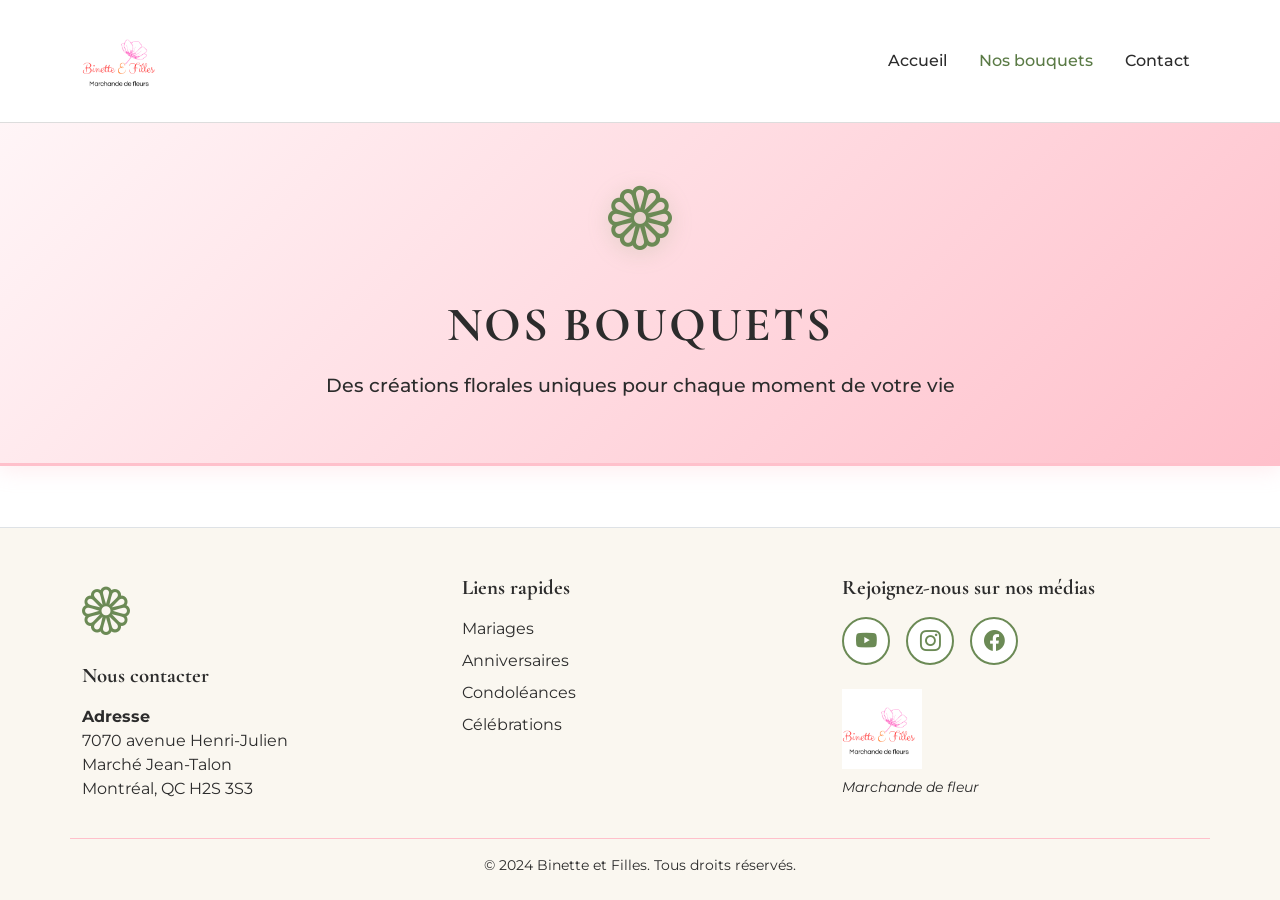
==== bouquets.html @ 87fdaa74 "Ajout section hero page Boutique" ====
<!DOCTYPE html>
<html lang="fr">
<head>
    <meta charset="UTF-8">
    <meta name="viewport" content="width=device-width, initial-scale=1.0">
    <meta name="description" content="Découvrez notre collection de bouquets artisanaux pour toutes les occasions - Binette et Filles, fleuriste à Montréal">
    <title>Nos Bouquets - Binette et Filles</title>
    
    <!-- Bootstrap CSS -->
    <link href="https://cdn.jsdelivr.net/npm/bootstrap@5.3.0/dist/css/bootstrap.min.css" rel="stylesheet">
    
    <!-- Bootstrap Icons -->
    <link rel="stylesheet" href="https://cdn.jsdelivr.net/npm/bootstrap-icons@1.11.0/font/bootstrap-icons.css">
    
    <!-- Custom CSS -->
    <link rel="stylesheet" href="css/style.css">
</head>
<body class="d-flex flex-column min-vh-100">

    <!-- ========== HEADER ========== -->
    <header>
        <nav class="navbar navbar-expand-lg navbar-light bg-white py-3">
            <div class="container">
                <!-- Logo -->
                <a class="navbar-brand d-flex align-items-center" href="index.html">
                    <img src="images/logo Binette et filles.png" alt="Binette et Filles" height="80" class="me-2">
                </a>
                
                <!-- Mobile toggle -->
                <button class="navbar-toggler" type="button" data-bs-toggle="collapse" data-bs-target="#navbarNav">
                    <span class="navbar-toggler-icon"></span>
                </button>
                
                <!-- Navigation -->
                <div class="collapse navbar-collapse justify-content-end" id="navbarNav">
                    <ul class="navbar-nav gap-3">
                        <li class="nav-item">
                            <a class="nav-link" href="index.html">Accueil</a>
                        </li>
                        <li class="nav-item">
                            <a class="nav-link active" href="bouquets.html">Nos bouquets</a>
                        </li>
                        <li class="nav-item">
                            <a class="nav-link" href="contact.html">Contact</a>
                        </li>
                    </ul>
                </div>
            </div>
        </nav>
    </header>

    <!-- ========== HERO ========== -->
    <section class="hero-bouquets py-5">
        <div class="container text-center">
            <i class="bi bi-flower1 hero-icon-bouquets"></i>
            <h1 class="hero-title-bouquets mb-3">Nos Bouquets</h1>
            <p class="hero-subtitle-bouquets">Des créations florales uniques pour chaque moment de votre vie</p>
        </div>
    </section>

   

    <!-- ========== FOOTER ========== -->
    <footer class="border-top pt-5 pb-4 mt-auto">
        <div class="container">
            <div class="row g-4">
                
                <!-- Colonne 1 : Logo et contact -->
                <div class="col-lg-4 col-md-6">
                    <i class="bi bi-flower1 d-block mb-3"></i>
                    <h5 class="fw-bold mb-3">Nous contacter</h5>
                    <address class="text-gris mb-1">
                        <strong>Adresse</strong><br>
                        7070 avenue Henri-Julien<br>
                        Marché Jean-Talon<br>
                        Montréal, QC H2S 3S3
                    </address>
                </div>
                
                <!-- Colonne 2 : Liens rapides -->
                <div class="col-lg-4 col-md-6">
                    <h5 class="fw-bold mb-3">Liens rapides</h5>
                    <ul class="list-unstyled">
                        <li class="mb-2"><a href="mariages.html" class="footer-link text-decoration-none text-gris">Mariages</a></li>
                        <li class="mb-2"><a href="bouquets.html" class="footer-link text-decoration-none text-gris">Anniversaires</a></li>
                        <li class="mb-2"><a href="bouquets.html" class="footer-link text-decoration-none text-gris">Condoléances</a></li>
                        <li class="mb-2"><a href="bouquets.html" class="footer-link text-decoration-none text-gris">Célébrations</a></li>
                    </ul>
                </div>
                
                <!-- Colonne 3 : Réseaux sociaux -->
                <div class="col-lg-4 col-md-12">
                    <h5 class="fw-bold mb-3">Rejoignez-nous sur nos médias</h5>
                    <div class="d-flex gap-3">
                        <a href="#" class="social-icon" aria-label="YouTube">
                            <i class="bi bi-youtube"></i>
                        </a>
                        <a href="#" class="social-icon" aria-label="Instagram">
                            <i class="bi bi-instagram"></i>
                        </a>
                        <a href="#" class="social-icon" aria-label="Facebook">
                            <i class="bi bi-facebook"></i>
                        </a>
                    </div>
                    
                    <img src="images/logo Binette et filles.png" alt="Binette et Filles" class="footer-logo mt-4">
                    <p class="text-gris fst-italic small mt-2">Marchande de fleur</p>
                </div>
                
            </div>
            
            <!-- Mention légale -->
            <div class="row mt-4 pt-3 border-top">
                <div class="col text-center">
                    <p class="text-gris small mb-0">&copy; 2024 Binette et Filles. Tous droits réservés.</p>
                </div>
            </div>
        </div>
    </footer>

    <!-- Bootstrap JS -->
    <script src="https://cdn.jsdelivr.net/npm/bootstrap@5.3.0/dist/js/bootstrap.bundle.min.js"></script>
    
</body>
</html>
---- css/style.css ----
/* --------------------------------------------------------------------------
   IMPORTS - Google Fonts
   -------------------------------------------------------------------------- */
@import url('https://fonts.googleapis.com/css2?family=Cormorant+Garamond:wght@400;500;600;700&family=Montserrat:wght@300;400;500;600;700&display=swap');

/* --------------------------------------------------------------------------
   VARIABLES CSS - Guide de styles (CONTRASTES OPTIMISÉS WAVE)
   -------------------------------------------------------------------------- */

:root {
    --vert-sauge: #6B8A55;
    --rose-pale: #FFC0CB;
    --rose-tres-pale: #FFF5F7;
    --terre-cuite: #C08A75;
    --creme: #FAF7F0;
    --noir-doux: #2C2C2C;
    --gris: #5A5A5A;
    --gris-clair: #DDDDDD;
}
/* --------------------------------------------------------------------------
   TYPOGRAPHIES
   -------------------------------------------------------------------------- */
body {
    font-family: 'Montserrat', sans-serif;
    color: var(--noir-doux);
}

h1, h2, h3, h4, h5, h6 {
    font-family: 'Cormorant Garamond', serif;
    color: var(--noir-doux);
}

h2 {
    margin-bottom: 60px;
    position: relative;
}

h2::after {
    content: '';
    display: block;
    width: 80px;
    height: 3px;
    background-color: var(--rose-pale);
    margin: 20px auto 0;
}

/* --------------------------------------------------------------------------
   COULEURS PERSONNALISÉES
   -------------------------------------------------------------------------- */
.bg-creme {
    background-color: var(--creme);
}

.bg-vert-sauge {
    background-color: var(--vert-sauge);
}

.bg-rose-pale {
    background-color: var(--rose-pale);
}

.bg-rose-tres-pale {
    background-color: var(--rose-tres-pale);
}

.text-vert-sauge {
    color: var(--vert-sauge);
}

.text-gris {
    color: var(--gris);
}

.text-noir-doux {
    color: var(--noir-doux);
}

/* --------------------------------------------------------------------------
   SECTIONS
   -------------------------------------------------------------------------- */
section {
    padding: 100px 0;
}

/* --------------------------------------------------------------------------
   HEADER
   -------------------------------------------------------------------------- */
.navbar {
    border-bottom: 1px solid var(--gris-clair);
}

.navbar-brand {
    font-family: 'Cormorant Garamond', serif;
    font-weight: 700;
}

.nav-link {
    font-weight: 500;
    color: var(--noir-doux);
    transition: color 0.3s ease;
}

.nav-link:hover,
.nav-link.active {
    color: #5A7A45 !important;
}

/* --------------------------------------------------------------------------
   HERO VIDÉO
   -------------------------------------------------------------------------- */
.hero {
    position: relative;
    overflow: hidden;
    height: 100vh;
    min-height: 600px;
}

.hero-video {
    position: absolute;
    top: 50%;
    left: 50%;
    transform: translate(-50%, -50%);
    min-width: 100%;
    min-height: 100%;
    width: auto;
    height: auto;
    object-fit: cover;
    filter: brightness(1.05);
}

.hero-overlay {
    position: absolute;
    top: 0;
    left: 0;
    width: 100%;
    height: 100%;
    background: linear-gradient(to bottom, rgba(0,0,0,0.5) 0%, rgba(0,0,0,0.7) 100%);
}

.hero-content {
    position: absolute;
    top: 50%;
    left: 50%;
    transform: translate(-50%, -50%);
    width: 100%;
    max-width: 900px;
    padding: 0 20px;
    z-index: 1;
}

.hero-icon {
    font-size: 4rem;
    color: white;
    margin-bottom: 30px;
    display: block;
    text-shadow: 0 5px 25px rgba(0,0,0,1);
}

.hero-title {
    color: white;
    font-size: 3.5rem;
    margin-bottom: 25px;
    text-shadow: 0 5px 35px rgba(0,0,0,1);
    line-height: 1.3;
}

.hero-subtitle {
    color: white;
    font-size: 1.3rem;
    margin-bottom: 35px;
    text-shadow: 0 4px 25px rgba(0,0,0,1);
}

/* --------------------------------------------------------------------------
   NOS CRÉATIONS
   -------------------------------------------------------------------------- */
.creations {
    background-color: var(--rose-tres-pale);
}

.creation-card {
    position: relative;
    overflow: hidden;
    border-radius: 12px;
    height: 300px;
    cursor: pointer;
    transition: all 0.3s ease;
    box-shadow: 0 4px 15px rgba(0, 0, 0, 0.1);
}

.creation-card:hover {
    transform: translateY(-8px);
    box-shadow: 0 8px 25px rgba(255, 192, 203, 0.4);
    border: 2px solid var(--rose-pale);
}

.creation-img {
    width: 100%;
    height: 100%;
    object-fit: cover;
    transition: transform 0.3s ease;
}

.creation-card:hover .creation-img {
    transform: scale(1.08);
}

.creation-content {
    position: absolute;
    bottom: 0;
    left: 0;
    right: 0;
    padding: 30px;
    background: linear-gradient(to top, rgba(0,0,0,0.9) 0%, rgba(0,0,0,0.3) 50%, transparent 100%);
    color: white;
}

.creation-content h3 {
    font-size: 1.8rem;
    color: white;
    margin-bottom: 10px;
    text-shadow: 0 2px 8px rgba(0,0,0,0.8);
}

.creation-link {
    color: white;
    text-decoration: underline;
    font-size: 0.9rem;
    transition: color 0.3s ease;
    text-shadow: 0 1px 5px rgba(0,0,0,0.8);
}

.creation-link:hover {
    color: var(--rose-pale);
}

/* --------------------------------------------------------------------------
   PROMOTIONS - CARROUSEL
   -------------------------------------------------------------------------- */
.promotions {
    background-color: white;
}

.carousel-inner {
    padding: 30px 0;
}

.promo-img {
    border-radius: 12px;
    height: 400px;
    object-fit: cover;
    box-shadow: 0 4px 15px rgba(0, 0, 0, 0.1);
}

.promo-content {
    padding: 40px;
    background-color: var(--rose-tres-pale);
    border-radius: 12px;
    height: 100%;
    display: flex;
    flex-direction: column;
    justify-content: center;
}

.promo-title {
    font-size: 2rem;
    margin-bottom: 20px;
    color: var(--noir-doux);
}

.promo-text {
    font-size: 1.1rem;
    color: var(--gris);
    margin-bottom: 20px;
}

/* Bouton plus petit dans carrousel */
.promo-content .btn {
    padding: 10px 28px;
    font-size: 0.9rem;
}

/* Indicateurs personnalisés */
.carousel-indicators [data-bs-target] {
    width: 12px;
    height: 12px;
    border-radius: 50%;
    background-color: var(--gris-clair);
}

.carousel-indicators .active {
    background-color: var(--rose-pale);
}

/* Flèches personnalisées */
.carousel-control-prev-icon,
.carousel-control-next-icon {
    background-color: var(--vert-sauge);
    border-radius: 50%;
    padding: 20px;
    transition: background-color 0.3s ease;
}

.carousel-control-prev:hover .carousel-control-prev-icon,
.carousel-control-next:hover .carousel-control-next-icon {
    background-color: var(--rose-pale);
}

/* --------------------------------------------------------------------------
   SECTION VALEURS
   -------------------------------------------------------------------------- */
.valeurs {
    background-color: var(--rose-tres-pale);
}

.valeur-card {
    text-align: center;
    padding: 40px 20px;
    transition: transform 0.3s ease;
}

.valeur-card:hover {
    transform: translateY(-5px);
}

.valeur-icon {
    font-size: 2.5rem;
    color: var(--vert-sauge);
    margin-bottom: 25px;
    display: inline-flex;
    align-items: center;
    justify-content: center;
    width: 100px;
    height: 100px;
    background-color: white;
    border-radius: 50%;
    box-shadow: 0 4px 15px rgba(0, 0, 0, 0.1);
    transition: all 0.3s ease;
}

.valeur-card:hover .valeur-icon {
    background-color: var(--vert-sauge);
    color: white;
    transform: scale(1.1);
}

.valeur-card h3 {
    font-size: 1.5rem;
    margin-bottom: 15px;
    color: var(--noir-doux);
}

.valeur-card p {
    color: var(--gris);
    font-size: 1rem;
    line-height: 1.6;
}

/* --------------------------------------------------------------------------
   BOUTONS PERSONNALISÉS
   -------------------------------------------------------------------------- */
.btn-vert-sauge {
    background-color: var(--vert-sauge);
    color: white;
    font-weight: 600;
    text-transform: uppercase;
    letter-spacing: 1px;
    border: none;
    padding: 14px 36px;
    transition: all 0.3s ease;
    border-radius: 50px;
    box-shadow: 0 4px 15px rgba(122, 154, 101, 0.3);
}

.btn-vert-sauge:hover {
    background-color: var(--terre-cuite);
    color: white;
    transform: translateY(-2px);
    box-shadow: 0 6px 20px rgba(192, 138, 117, 0.4);
}

.btn-outline-vert-sauge {
    background-color: transparent;
    color: var(--vert-sauge);
    border: 2px solid var(--vert-sauge);
    font-weight: 600;
    text-transform: uppercase;
    letter-spacing: 1px;
    padding: 14px 36px;
    transition: all 0.3s ease;
    border-radius: 50px;
}

.btn-outline-vert-sauge:hover {
    background-color: var(--vert-sauge);
    color: white;
    transform: translateY(-2px);
}

/* --------------------------------------------------------------------------
   FOOTER
   -------------------------------------------------------------------------- */
footer {
    background-color: var(--creme) !important;
    border-top: 2px solid var(--rose-pale);
}

footer .bi-flower1 {
    color: var(--vert-sauge); /* ← VERT SAUGE au lieu de rose */
    font-size: 3rem;
}

footer h5 {
    color: var(--noir-doux);
    font-family: 'Cormorant Garamond', serif;
    font-size: 1.3rem;
}

.footer-logo {
    height: 80px;
    width: auto;
}

footer address,
footer .text-gris {
    color: var(--noir-doux) !important;
}

.footer-link {
    transition: color 0.3s ease;
    color: var(--noir-doux);
}

.footer-link:hover {
    color: var(--vert-sauge) !important; /* ← VERT SAUGE au hover */
}

.social-icon {
    width: 48px;
    height: 48px;
    border-radius: 50%;
    background-color: white;
    color: var(--vert-sauge); /* ← VERT SAUGE au lieu de rose */
    display: flex;
    align-items: center;
    justify-content: center;
    transition: all 0.3s ease;
    font-size: 1.3rem;
    border: 2px solid var(--vert-sauge); /* ← Bordure VERTE */
}

.social-icon:hover {
    background-color: var(--vert-sauge); /* ← Fond VERT au hover */
    color: white;
    border-color: var(--vert-sauge);
    transform: translateY(-3px);
    box-shadow: 0 4px 12px rgba(122, 154, 101, 0.3);
}

footer .border-top {
    border-color: var(--rose-pale) !important;
    border-width: 1px !important;
} 

/* --------------------------------------------------------------------------
   PAGE NOS BOUQUETS
   -------------------------------------------------------------------------- */

/* Hero Bouquets avec dégradé rose */
.hero-bouquets {
    background: linear-gradient(135deg, var(--rose-tres-pale) 0%, var(--rose-pale) 100%);
    /* Même dégradé que la promo */
    padding: 80px 0;
    border-bottom: 3px solid var(--rose-pale);
    /* Bordure en bas pour séparer */
    box-shadow: 0 4px 20px rgba(255, 192, 203, 0.3);
    /* Ombre douce */
}

.hero-icon-bouquets {
    font-size: 4rem;
    color: var(--vert-sauge);
    display: block;
    margin-bottom: 30px;
    filter: drop-shadow(0 4px 10px rgba(122, 154, 101, 0.3));
    animation: rotate 4s ease-in-out infinite;
}

@keyframes rotate {
    0%, 100% {
        transform: rotate(0deg);
    }
    50% {
        transform: rotate(15deg);
    }
}

.hero-title-bouquets {
    font-size: 3rem;
    color: var(--noir-doux);
    font-weight: 700;
    text-transform: uppercase;
    letter-spacing: 2px;
}

.hero-subtitle-bouquets {
    font-size: 1.2rem;
    color: var(--noir-doux); /* Noir au lieu de gris pour meilleure lisibilité */
    font-weight: 500;
}
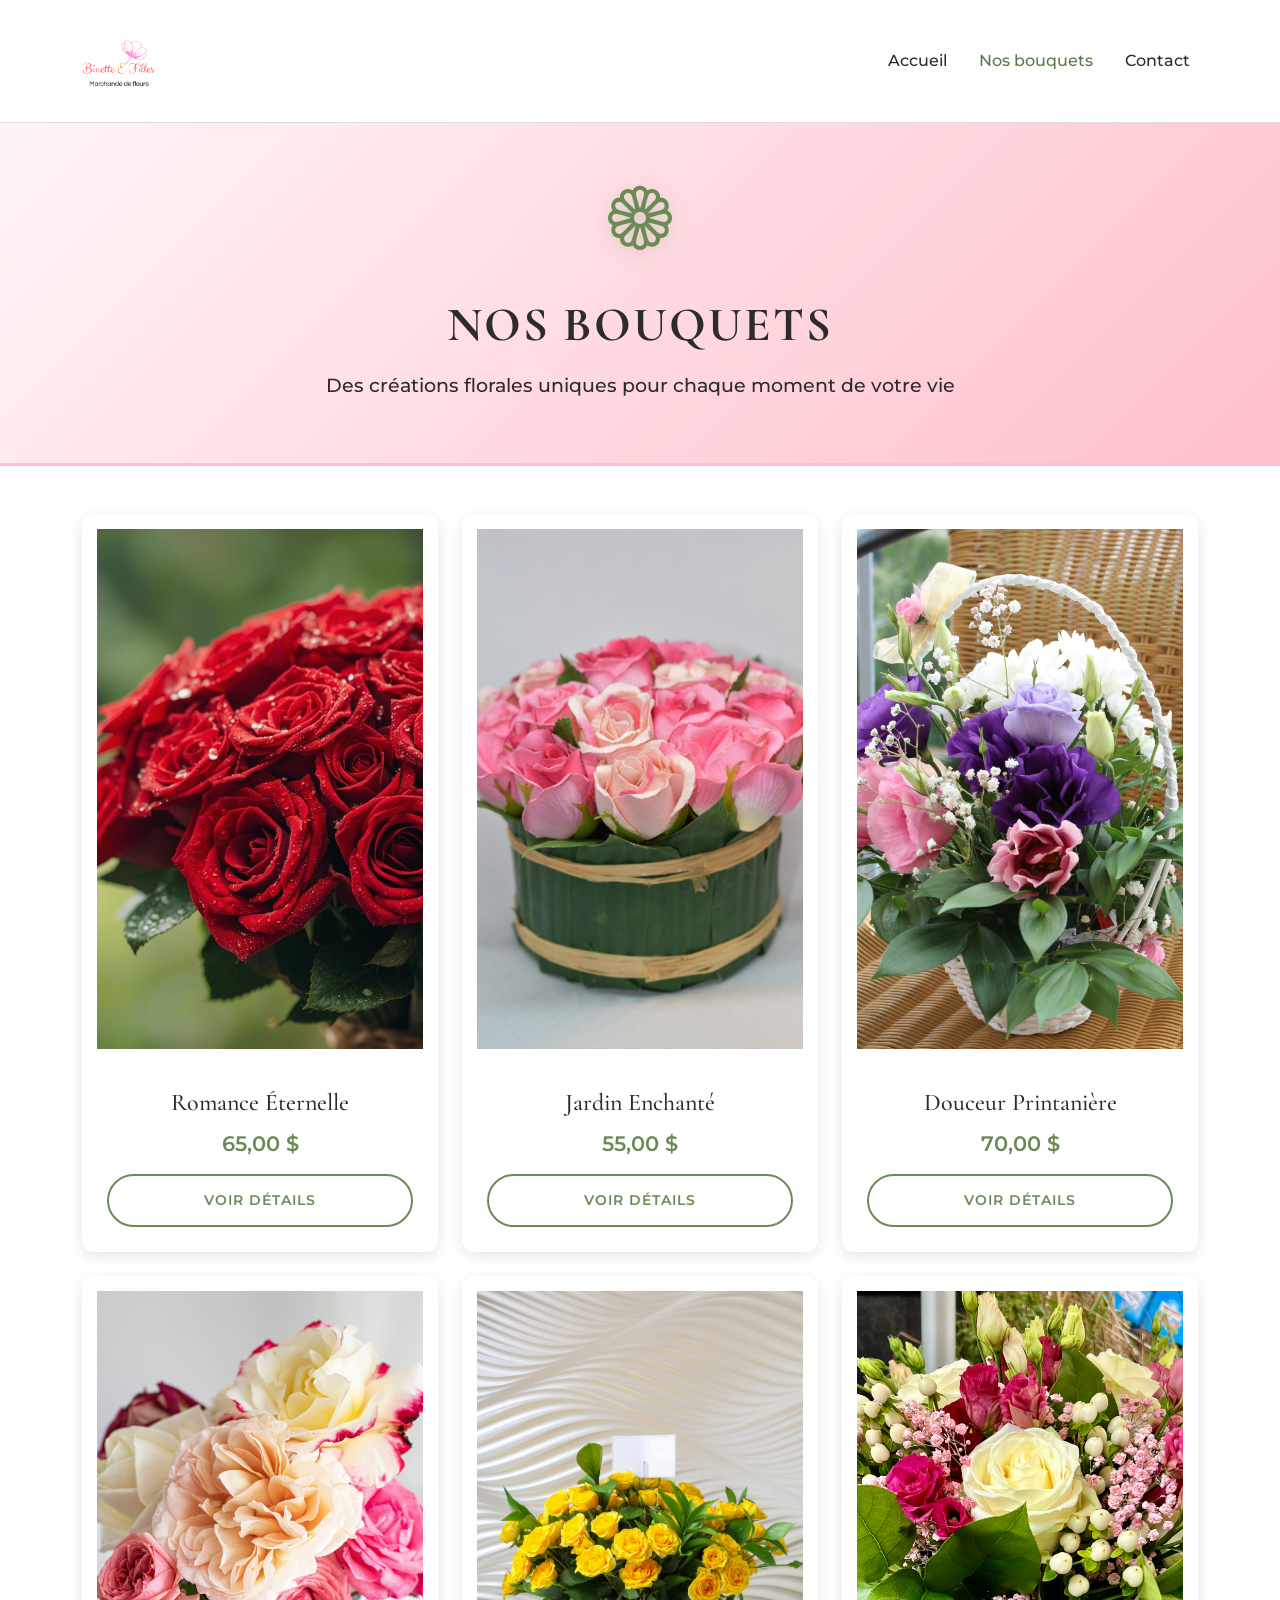
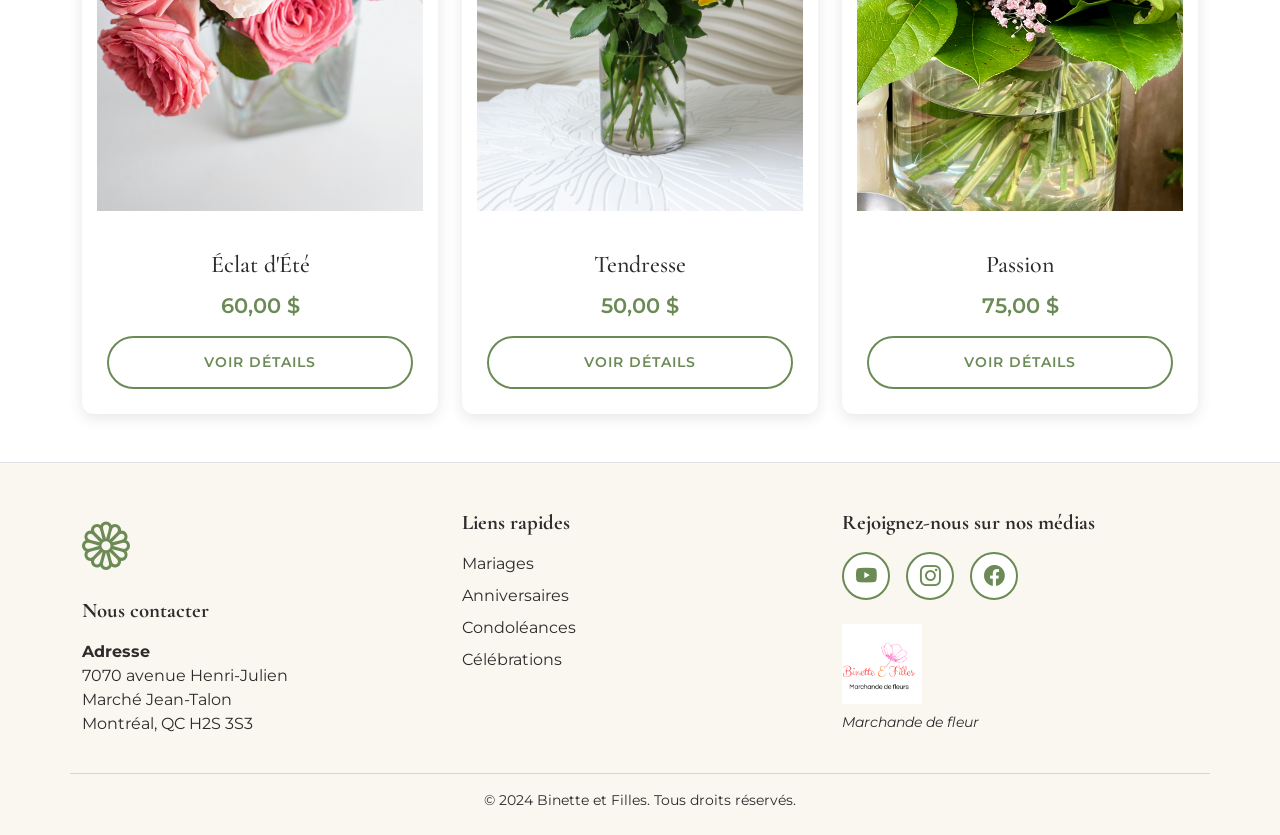
==== commit da3ac84f: "Ajout section cartes bouquets" ====
--- a/bouquets.html
+++ b/bouquets.html
@@ -58,7 +58,87 @@
         </div>
     </section>
 
-   
+   <!-- ========== CATALOGUE - PREMIÈRE PARTIE (6 bouquets) ========== -->
+    <section class="catalogue py-5 bg-white">
+        <div class="container">
+            <div class="row g-4">
+                
+                <!-- Bouquet 1 -->
+                <div class="col-lg-4 col-md-6">
+                    <div class="bouquet-card">
+                        <img src="images/roses bouquet rouge.jpg" alt="Bouquet Romance Éternelle" class="bouquet-img">
+                        <div class="bouquet-info">
+                            <h3>Romance Éternelle</h3>
+                            <p class="bouquet-price">65,00 $</p>
+                            <a href="#" class="btn btn-outline-vert-sauge btn-sm">Voir détails</a>
+                        </div>
+                    </div>
+                </div>
+
+                <!-- Bouquet 2 -->
+                <div class="col-lg-4 col-md-6">
+                    <div class="bouquet-card">
+                        <img src="images/bouquet 29.jpg" alt="Bouquet Jardin Enchanté" class="bouquet-img">
+                        <div class="bouquet-info">
+                            <h3>Jardin Enchanté</h3>
+                            <p class="bouquet-price">55,00 $</p>
+                            <a href="#" class="btn btn-outline-vert-sauge btn-sm">Voir détails</a>
+                        </div>
+                    </div>
+                </div>
+
+                <!-- Bouquet 3 -->
+                <div class="col-lg-4 col-md-6">
+                    <div class="bouquet-card">
+                        <img src="images/bouquet 22.jpg" alt="Bouquet Douceur Printanière" class="bouquet-img">
+                        <div class="bouquet-info">
+                            <h3>Douceur Printanière</h3>
+                            <p class="bouquet-price">70,00 $</p>
+                            <a href="#" class="btn btn-outline-vert-sauge btn-sm">Voir détails</a>
+                        </div>
+                    </div>
+                </div>
+
+                <!-- Bouquet 4 -->
+                <div class="col-lg-4 col-md-6">
+                    <div class="bouquet-card">
+                        <img src="images/bouquet 8.jpg" alt="Bouquet Éclat d'Été" class="bouquet-img">
+                        <div class="bouquet-info">
+                            <h3>Éclat d'Été</h3>
+                            <p class="bouquet-price">60,00 $</p>
+                            <a href="#" class="btn btn-outline-vert-sauge btn-sm">Voir détails</a>
+                        </div>
+                    </div>
+                </div>
+
+                <!-- Bouquet 5 -->
+                <div class="col-lg-4 col-md-6">
+                    <div class="bouquet-card">
+                        <img src="images/bouquet 10.jpg" alt="Bouquet Tendresse" class="bouquet-img">
+                        <div class="bouquet-info">
+                            <h3>Tendresse</h3>
+                            <p class="bouquet-price">50,00 $</p>
+                            <a href="#" class="btn btn-outline-vert-sauge btn-sm">Voir détails</a>
+                        </div>
+                    </div>
+                </div>
+
+                <!-- Bouquet 6 -->
+                <div class="col-lg-4 col-md-6">
+                    <div class="bouquet-card">
+                        <img src="images/bouquet 12.jpg" alt="Bouquet Passion" class="bouquet-img">
+                        <div class="bouquet-info">
+                            <h3>Passion</h3>
+                            <p class="bouquet-price">75,00 $</p>
+                            <a href="#" class="btn btn-outline-vert-sauge btn-sm">Voir détails</a>
+                        </div>
+                    </div>
+                </div>
+
+            </div>
+        </div>
+    </section>
+
 
     <!-- ========== FOOTER ========== -->
     <footer class="border-top pt-5 pb-4 mt-auto">
--- a/css/style.css
+++ b/css/style.css
@@ -510,3 +510,48 @@
     font-weight: 500;
 }
 
+/* Cartes Bouquets */
+.bouquet-card {
+    background-color: white;
+    border-radius: 12px;
+    overflow: hidden;
+    box-shadow: 0 4px 15px rgba(0, 0, 0, 0.1);
+    transition: all 0.3s ease;
+    height: 100%;
+    display: flex;
+    flex-direction: column;
+}
+
+.bouquet-card:hover {
+    transform: translateY(-8px);
+    box-shadow: 0 8px 25px rgba(255, 192, 203, 0.4);
+}
+.bouquet-img {
+    height: 550px;
+    object-fit: cover;
+    padding: 15px; /* Espace autour de l'image */
+    background-color: white;
+}
+
+.bouquet-info {
+    padding: 25px;
+    text-align: center;
+    flex-grow: 1; /* ← Prend l'espace restant */
+    display: flex;
+    flex-direction: column;
+    justify-content: space-between;
+}
+
+.bouquet-info h3 {
+    font-size: 1.5rem;
+    margin-bottom: 10px;
+    color: var(--noir-doux);
+}
+
+.bouquet-price {
+    font-size: 1.3rem;
+    font-weight: 600;
+    color: var(--vert-sauge);
+    margin-bottom: 15px;
+}
+
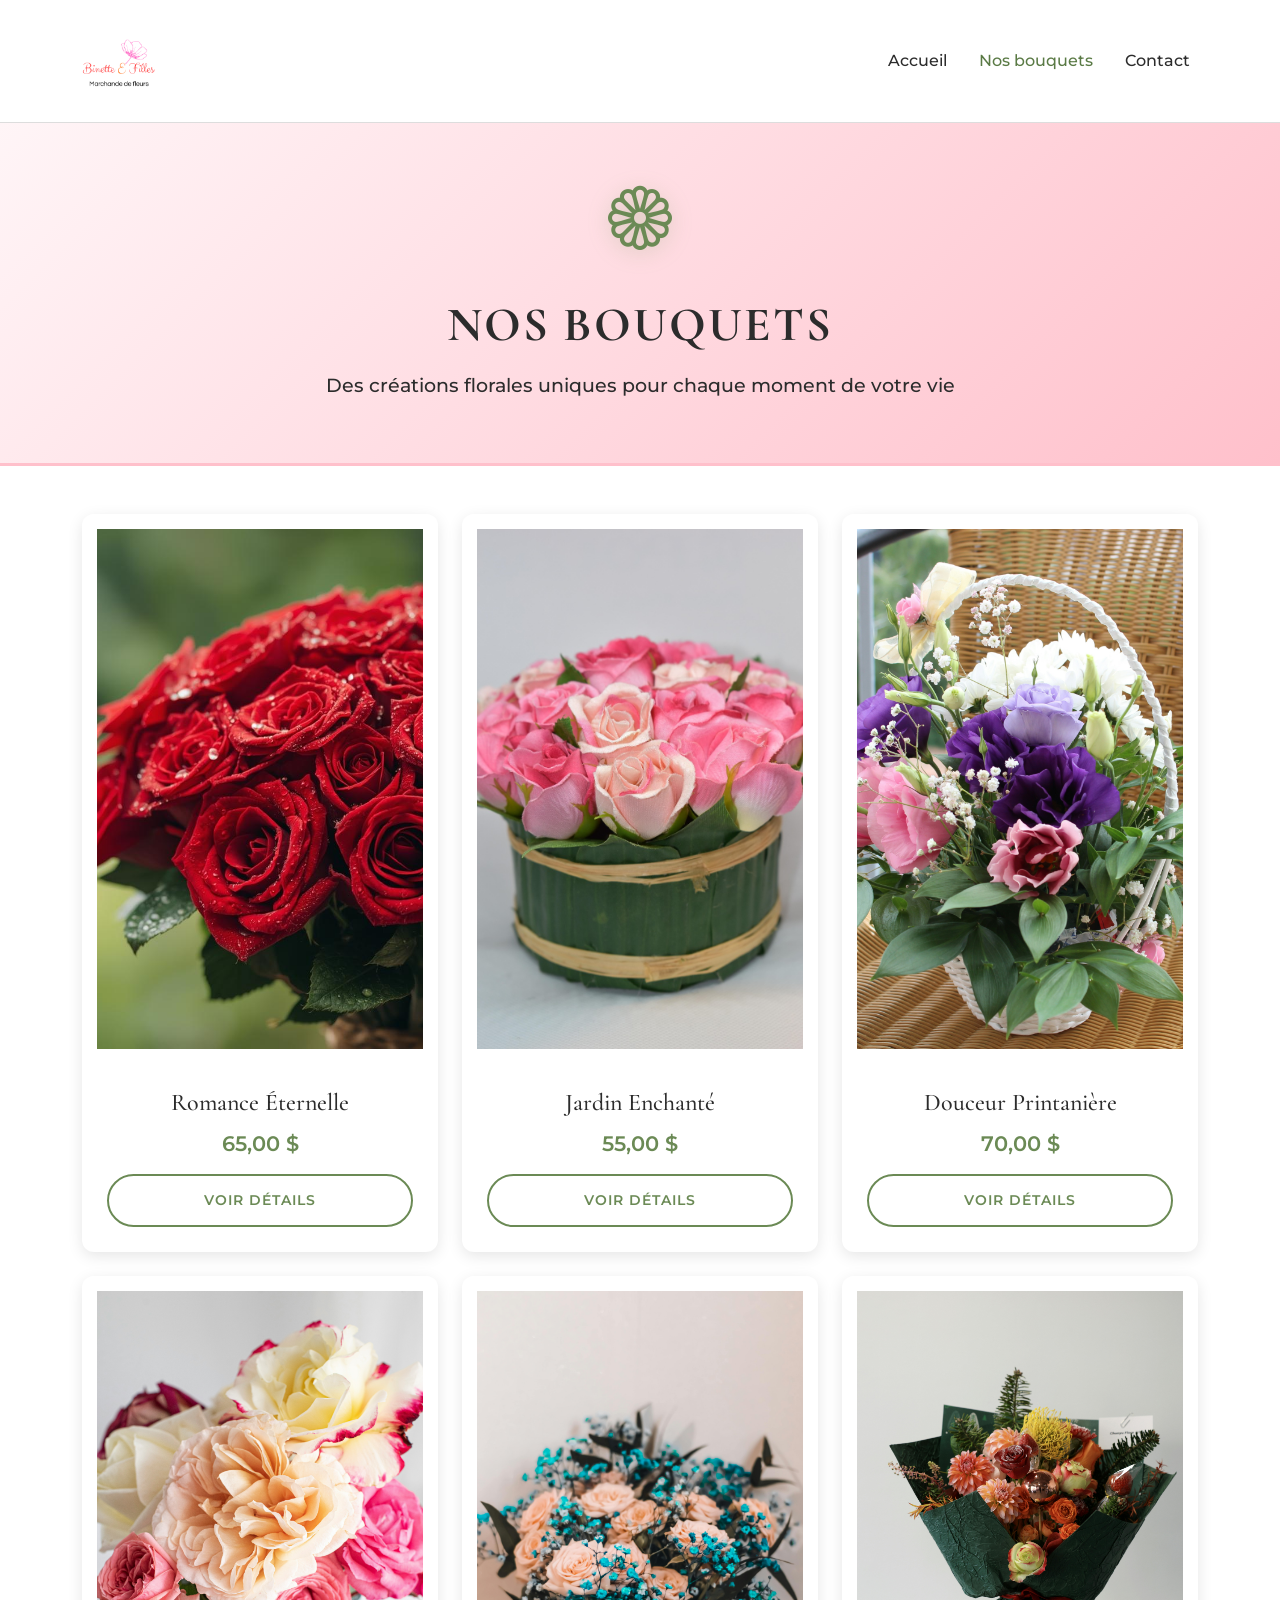
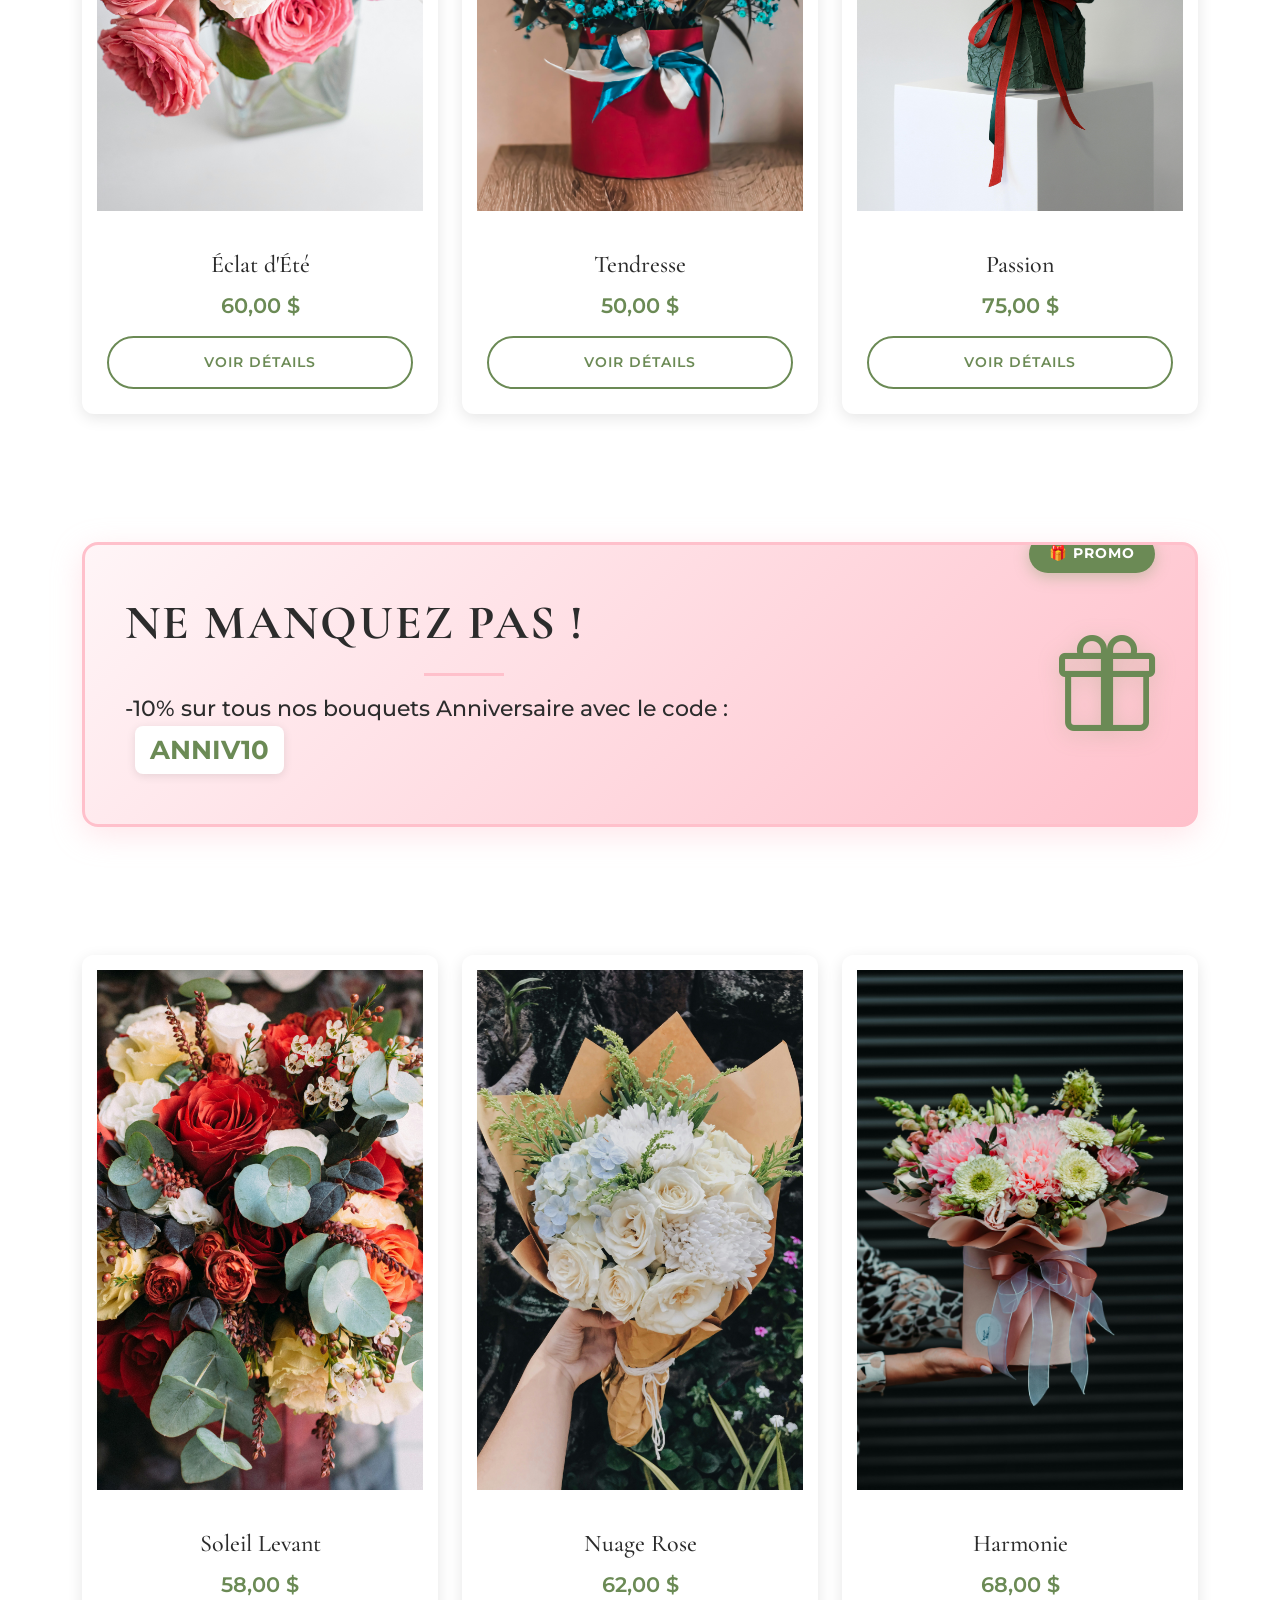
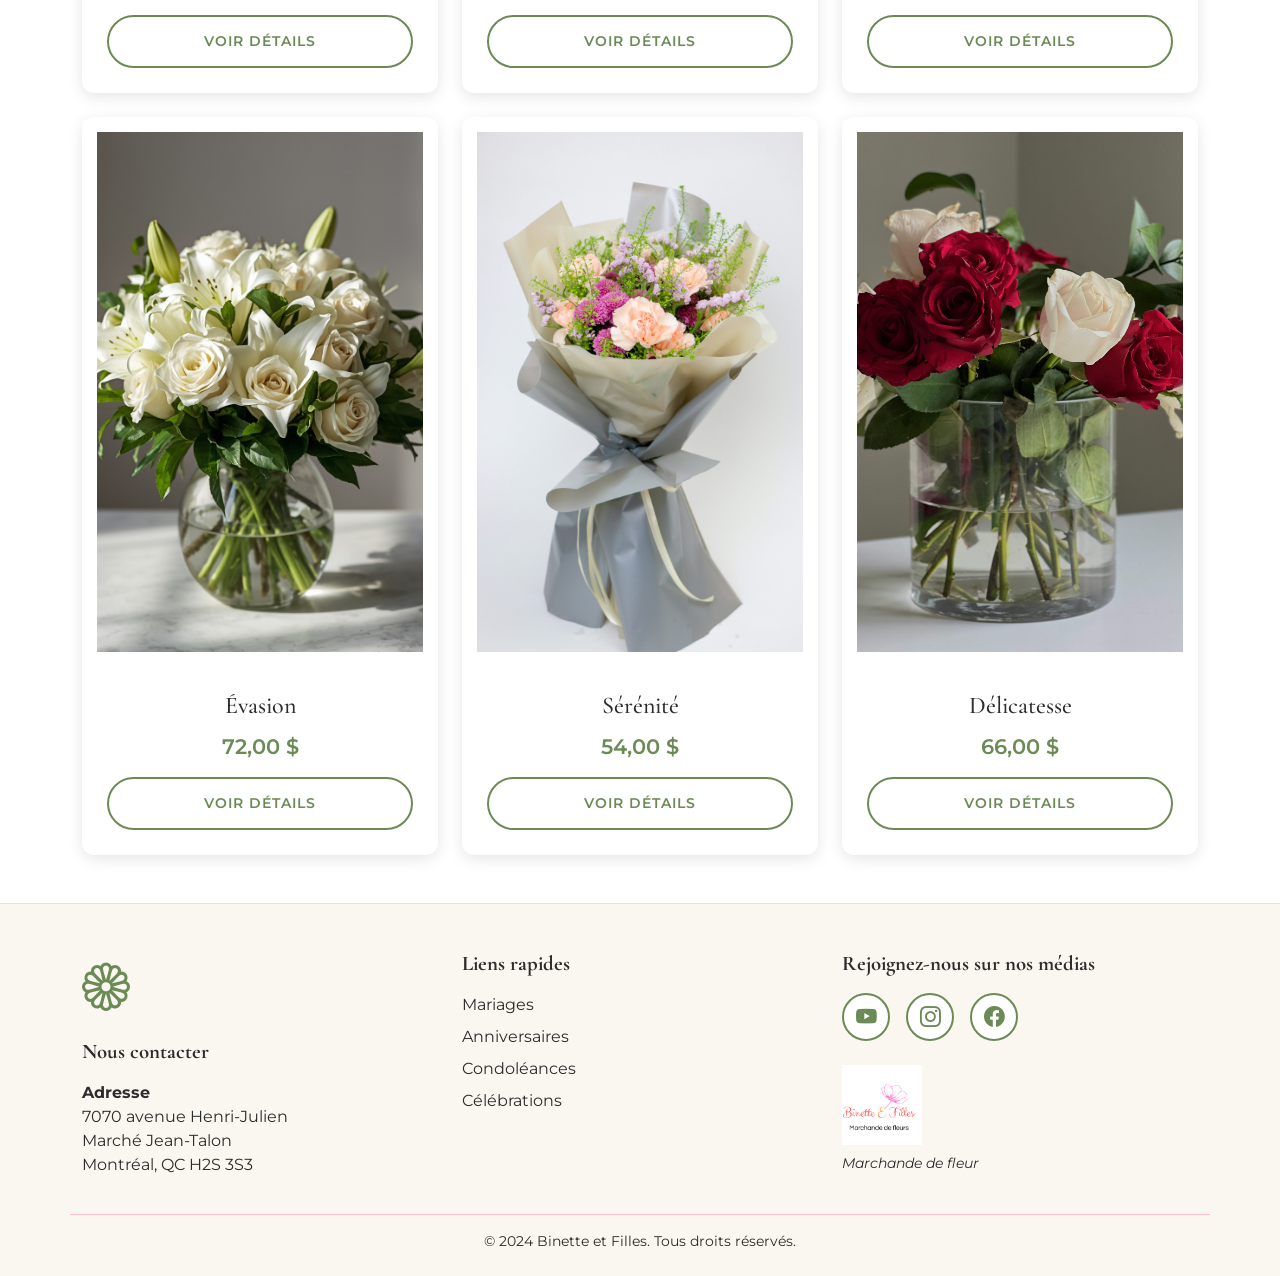
==== commit 72893ee8: "Ajout section promotion" ====
--- a/bouquets.html
+++ b/bouquets.html
@@ -114,7 +114,7 @@
                 <!-- Bouquet 5 -->
                 <div class="col-lg-4 col-md-6">
                     <div class="bouquet-card">
-                        <img src="images/bouquet 10.jpg" alt="Bouquet Tendresse" class="bouquet-img">
+                        <img src="images/bouquet bleu.jpg" alt="Bouquet Tendresse" class="bouquet-img">
                         <div class="bouquet-info">
                             <h3>Tendresse</h3>
                             <p class="bouquet-price">50,00 $</p>
@@ -126,7 +126,7 @@
                 <!-- Bouquet 6 -->
                 <div class="col-lg-4 col-md-6">
                     <div class="bouquet-card">
-                        <img src="images/bouquet 12.jpg" alt="Bouquet Passion" class="bouquet-img">
+                        <img src="images/bouquet différentes couleurs.jpg" alt="Bouquet Passion" class="bouquet-img">
                         <div class="bouquet-info">
                             <h3>Passion</h3>
                             <p class="bouquet-price">75,00 $</p>
@@ -138,6 +138,103 @@
             </div>
         </div>
     </section>
+ <!-- ========== PROMOTION INTERCALÉE ========== -->
+<section class="promo-section">
+    <div class="container">
+        <div class="promo-banner">
+            <div class="row align-items-center">
+                <div class="col-lg-8">
+                    <h2 class="promo-banner-title mb-3">NE MANQUEZ PAS !</h2>
+                    <p class="promo-banner-text mb-0">-10% sur tous nos bouquets Anniversaire avec le code : <strong>ANNIV10</strong></p>
+                </div>
+                <div class="col-lg-4 text-end">
+                    <i class="bi bi-gift promo-icon"></i>
+                </div>
+            </div>
+        </div>
+    </div>
+</section>
+
+<!-- ========== CATALOGUE - DEUXIÈME PARTIE (6 bouquets) ========== -->
+    <section class="catalogue py-5 bg-white">
+        <div class="container">
+            <div class="row g-4">
+                
+                <!-- Bouquet 7 -->
+                <div class="col-lg-4 col-md-6">
+                    <div class="bouquet-card">
+                        <img src="images/bouquet17.jpg" alt="Bouquet Soleil Levant" class="bouquet-img">
+                        <div class="bouquet-info">
+                            <h3>Soleil Levant</h3>
+                            <p class="bouquet-price">58,00 $</p>
+                            <a href="#" class="btn btn-outline-vert-sauge btn-sm">Voir détails</a>
+                        </div>
+                    </div>
+                </div>
+
+                <!-- Bouquet 8 -->
+                <div class="col-lg-4 col-md-6">
+                    <div class="bouquet-card">
+                        <img src="images/bouquet 13.jpg" alt="Bouquet Nuage Rose" class="bouquet-img">
+                        <div class="bouquet-info">
+                            <h3>Nuage Rose</h3>
+                            <p class="bouquet-price">62,00 $</p>
+                            <a href="#" class="btn btn-outline-vert-sauge btn-sm">Voir détails</a>
+                        </div>
+                    </div>
+                </div>
+
+                <!-- Bouquet 9 -->
+                <div class="col-lg-4 col-md-6">
+                    <div class="bouquet-card">
+                        <img src="images/bouquet 24.jpg" alt="Bouquet Harmonie" class="bouquet-img">
+                        <div class="bouquet-info">
+                            <h3>Harmonie</h3>
+                            <p class="bouquet-price">68,00 $</p>
+                            <a href="#" class="btn btn-outline-vert-sauge btn-sm">Voir détails</a>
+                        </div>
+                    </div>
+                </div>
+
+                <!-- Bouquet 10 -->
+                <div class="col-lg-4 col-md-6">
+                    <div class="bouquet-card">
+                        <img src="images/bouquet fleur blanche.jpg" alt="Bouquet Évasion" class="bouquet-img">
+                        <div class="bouquet-info">
+                            <h3>Évasion</h3>
+                            <p class="bouquet-price">72,00 $</p>
+                            <a href="#" class="btn btn-outline-vert-sauge btn-sm">Voir détails</a>
+                        </div>
+                    </div>
+                </div>
+
+                <!-- Bouquet 11 -->
+                <div class="col-lg-4 col-md-6">
+                    <div class="bouquet-card">
+                        <img src="images/bouquet 23.jpg" alt="Bouquet Sérénité" class="bouquet-img">
+                        <div class="bouquet-info">
+                            <h3>Sérénité</h3>
+                            <p class="bouquet-price">54,00 $</p>
+                            <a href="#" class="btn btn-outline-vert-sauge btn-sm">Voir détails</a>
+                        </div>
+                    </div>
+                </div>
+
+                <!-- Bouquet 12 -->
+                <div class="col-lg-4 col-md-6">
+                    <div class="bouquet-card">
+                        <img src="images/bouquet 14.jpg" alt="Bouquet Délicatesse" class="bouquet-img">
+                        <div class="bouquet-info">
+                            <h3>Délicatesse</h3>
+                            <p class="bouquet-price">66,00 $</p>
+                            <a href="#" class="btn btn-outline-vert-sauge btn-sm">Voir détails</a>
+                        </div>
+                    </div>
+                </div>
+
+            </div>
+        </div>
+    </section> 
 
 
     <!-- ========== FOOTER ========== -->
--- a/css/style.css
+++ b/css/style.css
@@ -555,3 +555,97 @@
     margin-bottom: 15px;
 }
 
+/* Section Promotion Intercalée - ULTRA VISIBLE */
+.promo-section {
+    background-color: white;
+    padding: 80px 0; /* Plus d'espace autour */
+}
+
+.promo-banner {
+    background: linear-gradient(135deg, var(--rose-tres-pale) 0%, var(--rose-pale) 100%);
+    /* Dégradé rose pour attirer l'œil */
+    border-radius: 16px;
+    padding: 50px 40px;
+    box-shadow: 0 8px 30px rgba(255, 192, 203, 0.4);
+    /* Grosse ombre rose */
+    border: 3px solid var(--rose-pale);
+    /* Bordure rose visible */
+    position: relative;
+    overflow: hidden;
+    animation: pulse 2s ease-in-out infinite;
+    /* Animation pulsation */
+}
+
+/* Animation pulsation douce */
+@keyframes pulse {
+    0%, 100% {
+        transform: scale(1);
+        box-shadow: 0 8px 30px rgba(255, 192, 203, 0.4);
+    }
+    50% {
+        transform: scale(1.02);
+        box-shadow: 0 12px 40px rgba(255, 192, 203, 0.6);
+    }
+}
+
+.promo-banner-title {
+    font-size: 3rem; /* Plus gros */
+    color: var(--noir-doux);
+    margin-bottom: 20px;
+    font-weight: 700;
+    text-transform: uppercase;
+    letter-spacing: 2px;
+}
+
+.promo-banner-text {
+    font-size: 1.4rem; /* Plus gros */
+    color: var(--noir-doux); /* Noir au lieu de gris pour meilleure lisibilité */
+    font-weight: 500;
+}
+
+.promo-banner-text strong {
+    color: var(--vert-sauge);
+    font-size: 1.6rem;
+    background-color: white;
+    padding: 5px 15px;
+    border-radius: 8px;
+    display: inline-block;
+    margin-left: 10px;
+    box-shadow: 0 2px 10px rgba(0, 0, 0, 0.1);
+}
+
+.promo-icon {
+    font-size: 6rem; /* Encore plus gros */
+    color: var(--vert-sauge);
+    filter: drop-shadow(0 4px 10px rgba(122, 154, 101, 0.3));
+    animation: bounce 2s ease-in-out infinite;
+}
+
+/* Animation rebond icône */
+@keyframes bounce {
+    0%, 100% {
+        transform: translateY(0);
+    }
+    50% {
+        transform: translateY(-15px);
+    }
+}
+
+/* Badge "PROMO" optionnel */
+.promo-banner::before {
+    content: '🎁 PROMO';
+    position: absolute;
+    top: -10px;
+    right: 40px;
+    background-color: var(--vert-sauge);
+    color: white;
+    padding: 8px 20px;
+    border-radius: 20px;
+    font-weight: 700;
+    font-size: 0.9rem;
+    letter-spacing: 1px;
+    box-shadow: 0 4px 15px rgba(122, 154, 101, 0.4);
+}
+
+
+
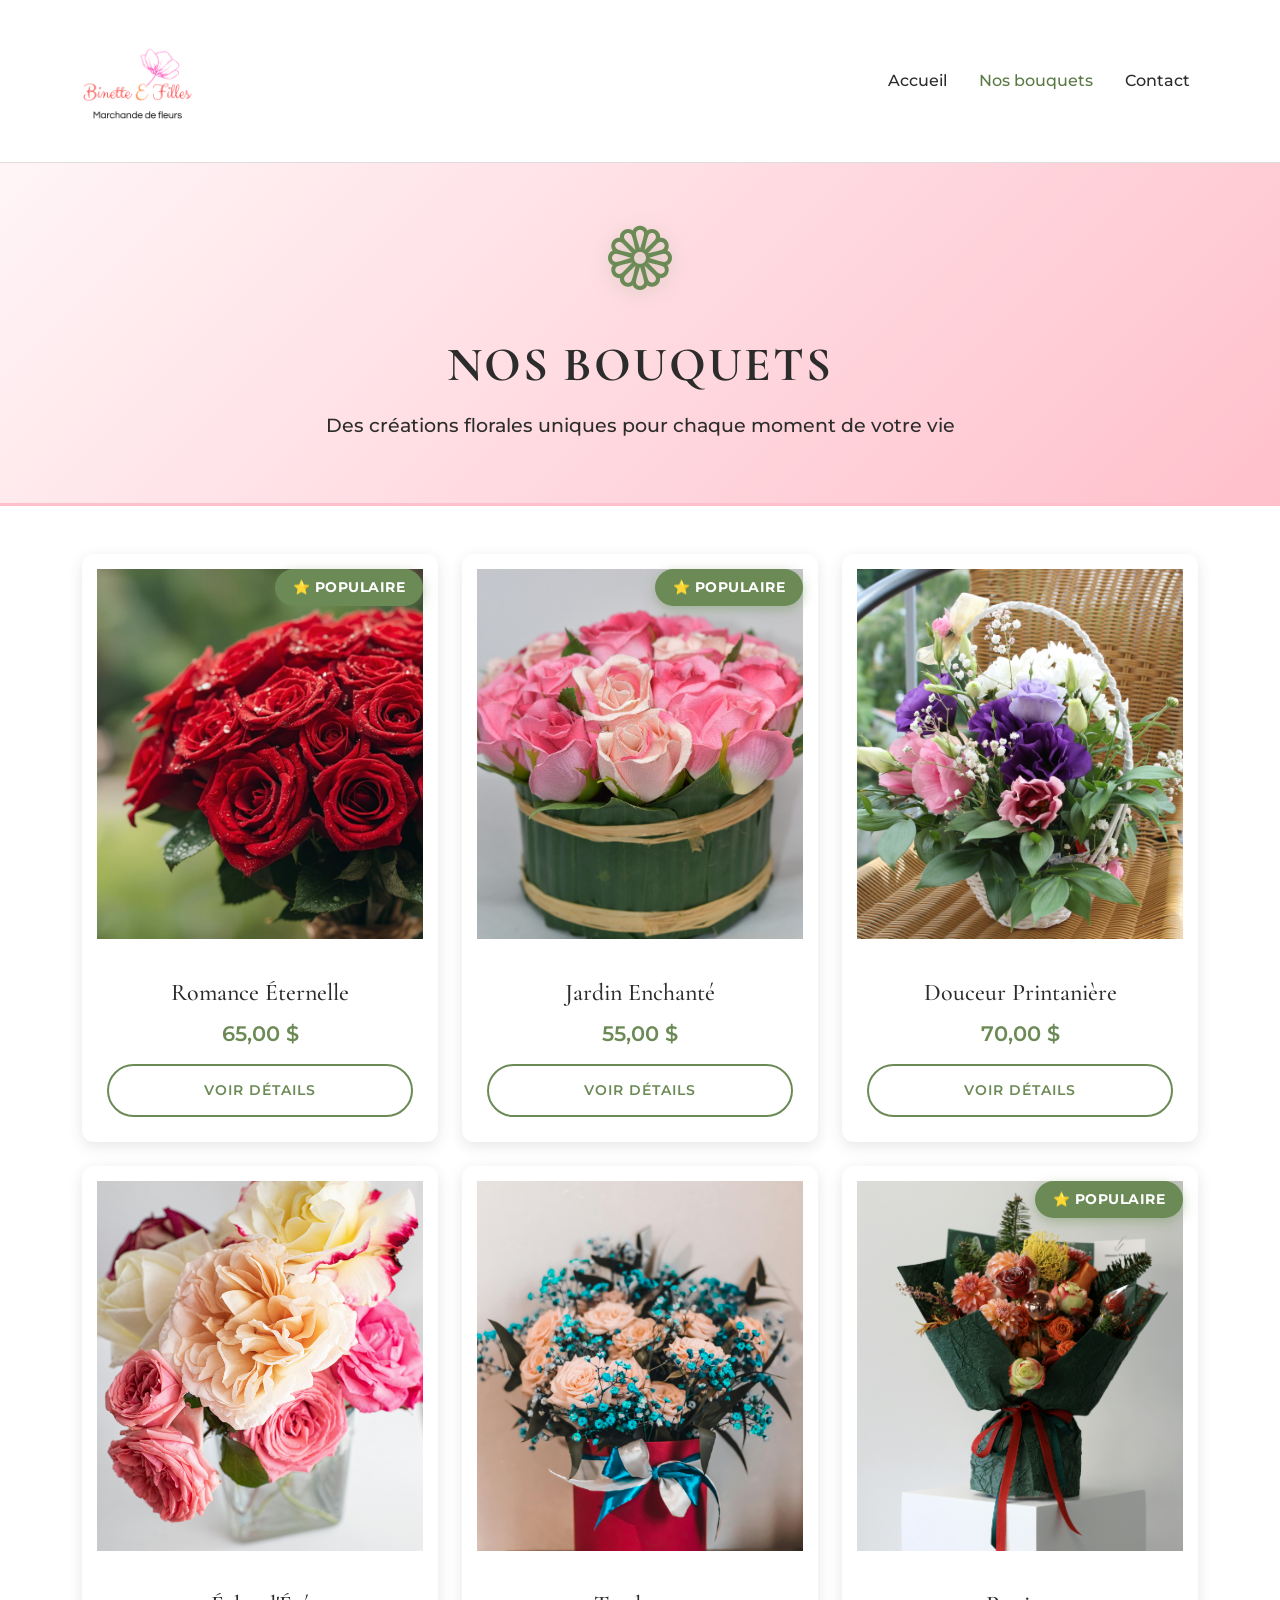
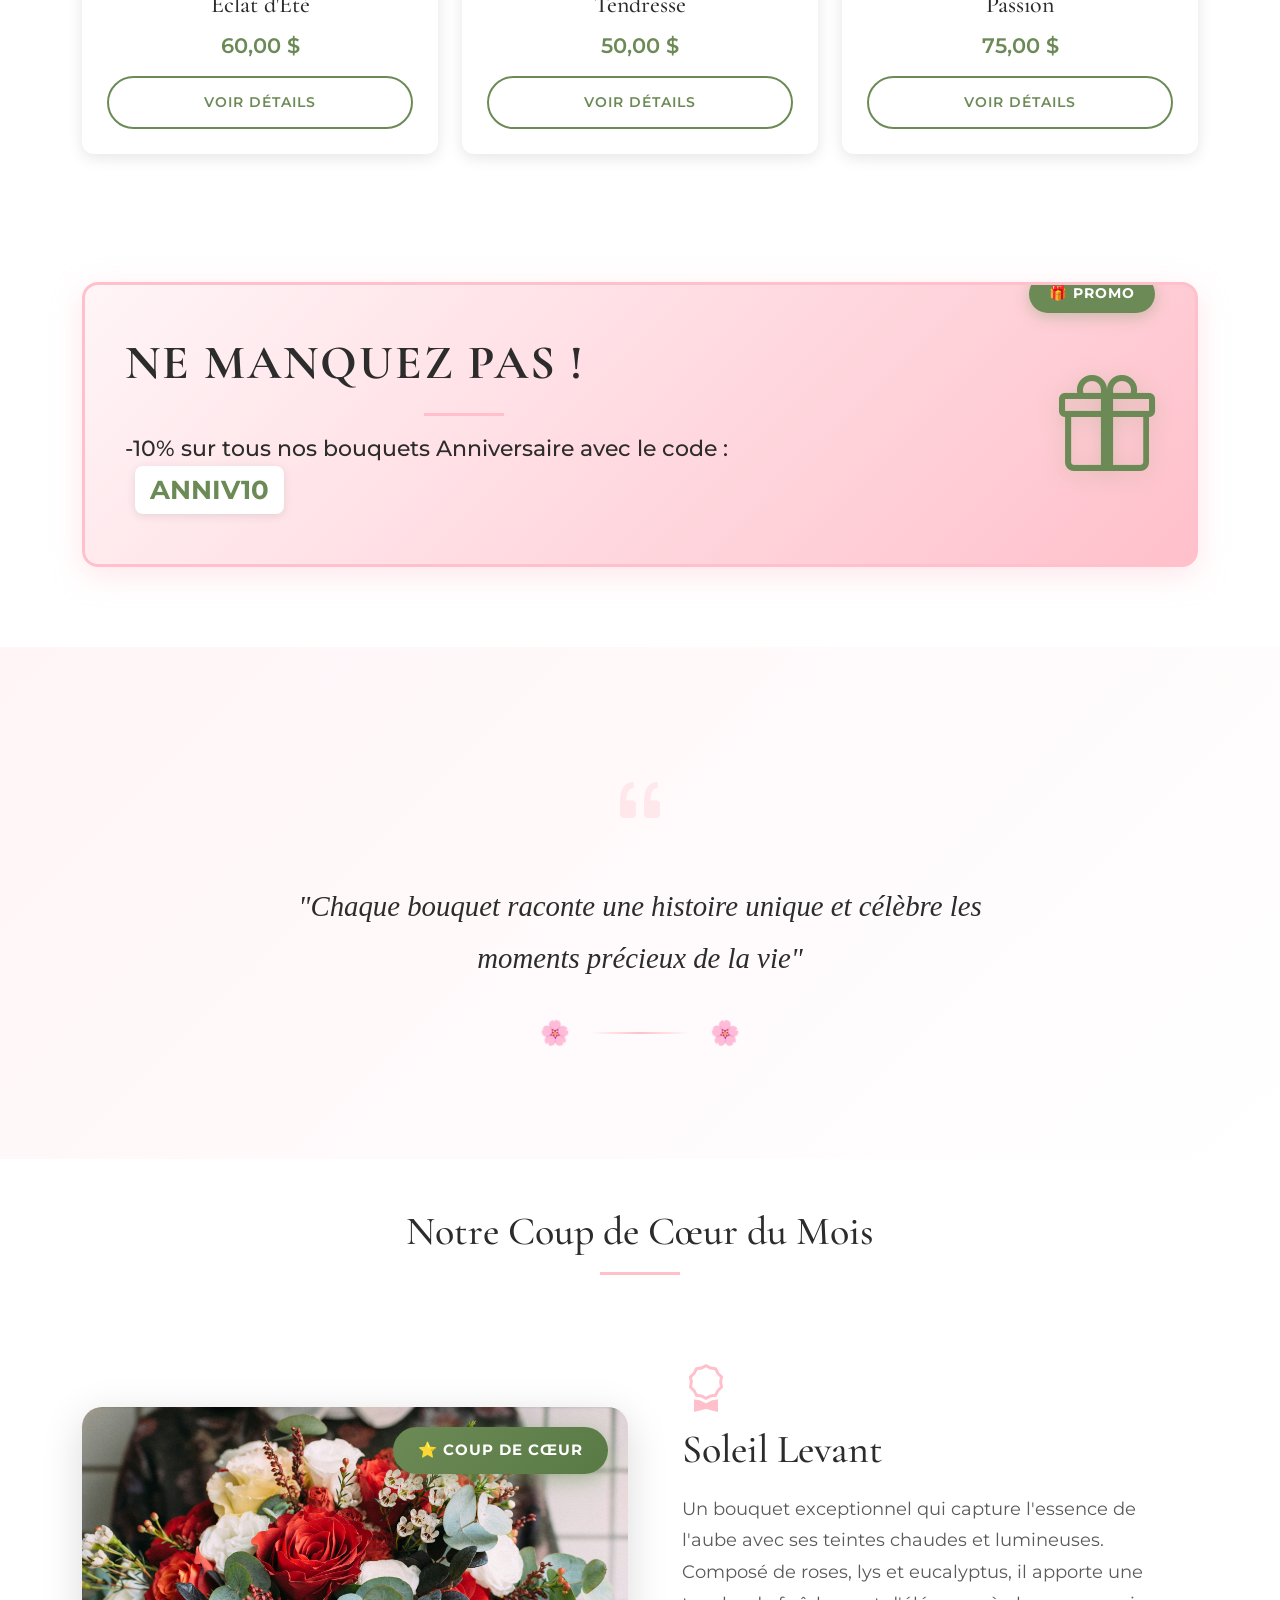
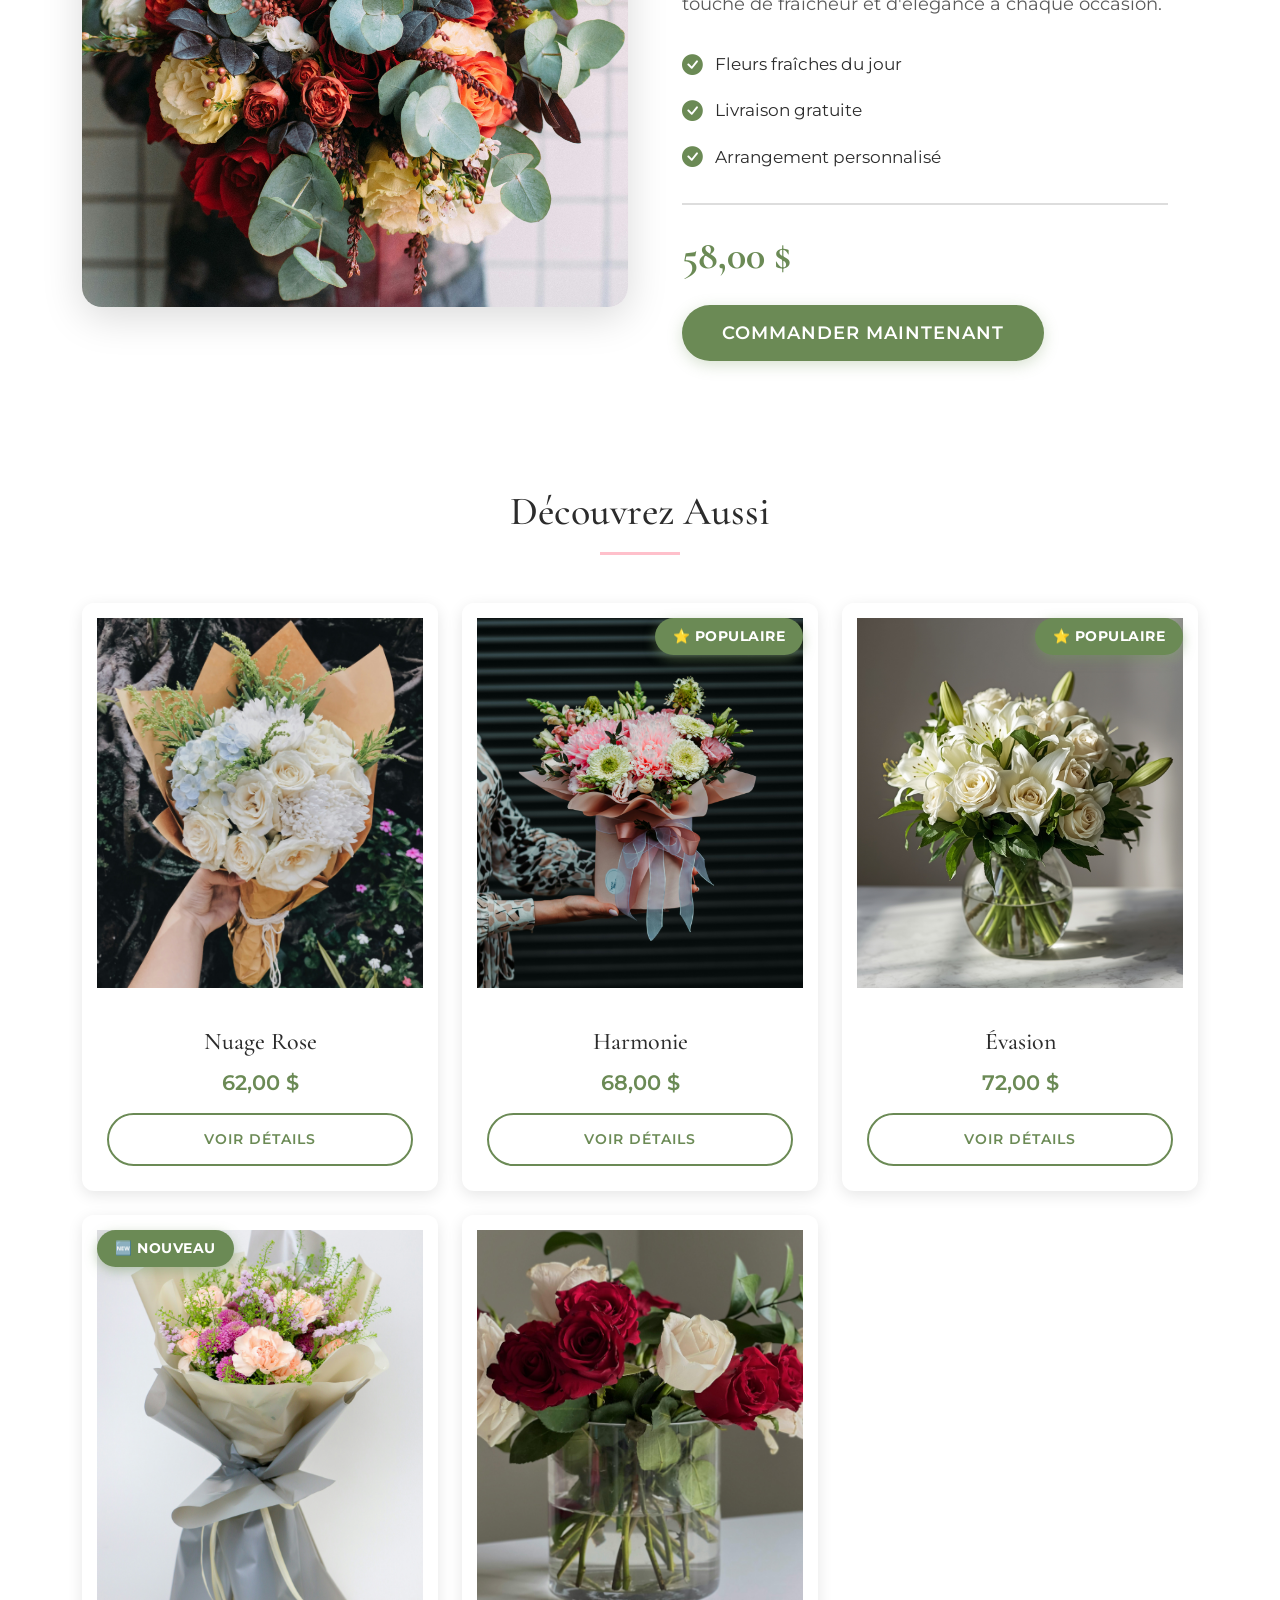
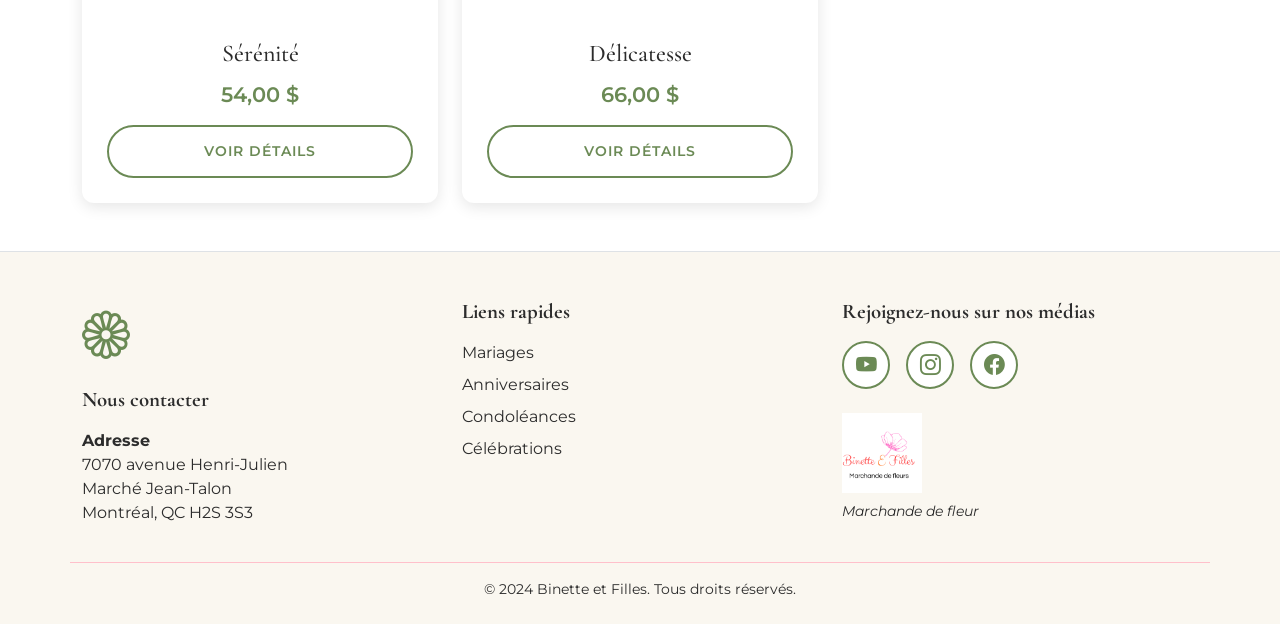
==== commit d8da2bcf: "Ajout section vedette" ====
--- a/bouquets.html
+++ b/bouquets.html
@@ -23,7 +23,7 @@
             <div class="container">
                 <!-- Logo -->
                 <a class="navbar-brand d-flex align-items-center" href="index.html">
-                    <img src="images/logo Binette et filles.png" alt="Binette et Filles" height="80" class="me-2">
+                    <img src="images/logo Binette et filles.png" alt="Binette et Filles" height="120" class="me-2">
                 </a>
                 
                 <!-- Mobile toggle -->
@@ -58,14 +58,15 @@
         </div>
     </section>
 
-   <!-- ========== CATALOGUE - PREMIÈRE PARTIE (6 bouquets) ========== -->
+    <!-- ========== CATALOGUE - PREMIÈRE PARTIE (6 bouquets) ========== -->
     <section class="catalogue py-5 bg-white">
         <div class="container">
             <div class="row g-4">
                 
-                <!-- Bouquet 1 -->
-                <div class="col-lg-4 col-md-6">
-                    <div class="bouquet-card">
+                <!-- Bouquet 1 - POPULAIRE -->
+                <div class="col-lg-4 col-md-6">
+                    <div class="bouquet-card">
+                        <span class="badge-popular">⭐ Populaire</span>
                         <img src="images/roses bouquet rouge.jpg" alt="Bouquet Romance Éternelle" class="bouquet-img">
                         <div class="bouquet-info">
                             <h3>Romance Éternelle</h3>
@@ -75,9 +76,10 @@
                     </div>
                 </div>
 
-                <!-- Bouquet 2 -->
-                <div class="col-lg-4 col-md-6">
-                    <div class="bouquet-card">
+                <!-- Bouquet 2 - POPULAIRE -->
+                <div class="col-lg-4 col-md-6">
+                    <div class="bouquet-card">
+                        <span class="badge-popular">⭐ Populaire</span>
                         <img src="images/bouquet 29.jpg" alt="Bouquet Jardin Enchanté" class="bouquet-img">
                         <div class="bouquet-info">
                             <h3>Jardin Enchanté</h3>
@@ -123,9 +125,10 @@
                     </div>
                 </div>
 
-                <!-- Bouquet 6 -->
-                <div class="col-lg-4 col-md-6">
-                    <div class="bouquet-card">
+                <!-- Bouquet 6 - POPULAIRE -->
+                <div class="col-lg-4 col-md-6">
+                    <div class="bouquet-card">
+                        <span class="badge-popular">⭐ Populaire</span>
                         <img src="images/bouquet différentes couleurs.jpg" alt="Bouquet Passion" class="bouquet-img">
                         <div class="bouquet-info">
                             <h3>Passion</h3>
@@ -138,40 +141,88 @@
             </div>
         </div>
     </section>
- <!-- ========== PROMOTION INTERCALÉE ========== -->
-<section class="promo-section">
-    <div class="container">
-        <div class="promo-banner">
+
+    <!-- ========== PROMOTION INTERCALÉE ========== -->
+    <section class="promo-section">
+        <div class="container">
+            <div class="promo-banner">
+                <div class="row align-items-center">
+                    <div class="col-lg-8">
+                        <h2 class="promo-banner-title mb-3">NE MANQUEZ PAS !</h2>
+                        <p class="promo-banner-text mb-0">-10% sur tous nos bouquets Anniversaire avec le code : <strong>ANNIV10</strong></p>
+                    </div>
+                    <div class="col-lg-4 text-end">
+                        <i class="bi bi-gift promo-icon"></i>
+                    </div>
+                </div>
+            </div>
+        </div>
+    </section>
+
+    <!-- ========== CITATION INSPIRANTE ========== -->
+    <section class="citation-section py-5">
+        <div class="container">
+            <div class="citation-box text-center">
+                <i class="bi bi-quote citation-icon"></i>
+                <p class="citation-text">"Chaque bouquet raconte une histoire unique et célèbre les moments précieux de la vie"</p>
+                <div class="citation-decoration">
+                    <span class="decoration-flower">🌸</span>
+                    <span class="decoration-line"></span>
+                    <span class="decoration-flower">🌸</span>
+                </div>
+            </div>
+        </div>
+    </section>
+
+    <!-- ========== BOUQUET VEDETTE ========== -->
+    <section class="bouquet-vedette py-5 bg-white">
+        <div class="container">
+            <h2 class="text-center mb-5">Notre Coup de Cœur du Mois</h2>
             <div class="row align-items-center">
-                <div class="col-lg-8">
-                    <h2 class="promo-banner-title mb-3">NE MANQUEZ PAS !</h2>
-                    <p class="promo-banner-text mb-0">-10% sur tous nos bouquets Anniversaire avec le code : <strong>ANNIV10</strong></p>
-                </div>
-                <div class="col-lg-4 text-end">
-                    <i class="bi bi-gift promo-icon"></i>
-                </div>
-            </div>
-        </div>
-    </div>
-</section>
-
-<!-- ========== CATALOGUE - DEUXIÈME PARTIE (6 bouquets) ========== -->
+                <div class="col-lg-6">
+                    <div class="vedette-image-container">
+                        <span class="badge-vedette">⭐ Coup de Cœur</span>
+                        <img src="images/bouquet17.jpg" alt="Soleil Levant - Bouquet Vedette" class="vedette-img">
+                    </div>
+                </div>
+                <div class="col-lg-6">
+                    <div class="vedette-content">
+                        <i class="bi bi-award vedette-icon"></i>
+                        <h3 class="vedette-title">Soleil Levant</h3>
+                        <p class="vedette-description">
+                            Un bouquet exceptionnel qui capture l'essence de l'aube avec ses teintes chaudes et lumineuses. 
+                            Composé de roses, lys et eucalyptus, il apporte une touche de fraîcheur et d'élégance à chaque occasion.
+                        </p>
+                        <div class="vedette-features">
+                            <div class="feature-item">
+                                <i class="bi bi-check-circle-fill"></i>
+                                <span>Fleurs fraîches du jour</span>
+                            </div>
+                            <div class="feature-item">
+                                <i class="bi bi-check-circle-fill"></i>
+                                <span>Livraison gratuite</span>
+                            </div>
+                            <div class="feature-item">
+                                <i class="bi bi-check-circle-fill"></i>
+                                <span>Arrangement personnalisé</span>
+                            </div>
+                        </div>
+                        <div class="vedette-footer">
+                            <p class="vedette-price">58,00 $</p>
+                            <a href="#" class="btn btn-vert-sauge btn-lg">Commander maintenant</a>
+                        </div>
+                    </div>
+                </div>
+            </div>
+        </div>
+    </section>
+
+    <!-- ========== CATALOGUE - SUITE (5 bouquets) ========== -->
     <section class="catalogue py-5 bg-white">
         <div class="container">
+            <h2 class="section-title text-center mb-5">Découvrez Aussi</h2>
             <div class="row g-4">
                 
-                <!-- Bouquet 7 -->
-                <div class="col-lg-4 col-md-6">
-                    <div class="bouquet-card">
-                        <img src="images/bouquet17.jpg" alt="Bouquet Soleil Levant" class="bouquet-img">
-                        <div class="bouquet-info">
-                            <h3>Soleil Levant</h3>
-                            <p class="bouquet-price">58,00 $</p>
-                            <a href="#" class="btn btn-outline-vert-sauge btn-sm">Voir détails</a>
-                        </div>
-                    </div>
-                </div>
-
                 <!-- Bouquet 8 -->
                 <div class="col-lg-4 col-md-6">
                     <div class="bouquet-card">
@@ -184,9 +235,10 @@
                     </div>
                 </div>
 
-                <!-- Bouquet 9 -->
-                <div class="col-lg-4 col-md-6">
-                    <div class="bouquet-card">
+                <!-- Bouquet 9 - POPULAIRE -->
+                <div class="col-lg-4 col-md-6">
+                    <div class="bouquet-card">
+                        <span class="badge-popular">⭐ Populaire</span>
                         <img src="images/bouquet 24.jpg" alt="Bouquet Harmonie" class="bouquet-img">
                         <div class="bouquet-info">
                             <h3>Harmonie</h3>
@@ -196,9 +248,10 @@
                     </div>
                 </div>
 
-                <!-- Bouquet 10 -->
-                <div class="col-lg-4 col-md-6">
-                    <div class="bouquet-card">
+                <!-- Bouquet 10 - POPULAIRE -->
+                <div class="col-lg-4 col-md-6">
+                    <div class="bouquet-card">
+                        <span class="badge-popular">⭐ Populaire</span>
                         <img src="images/bouquet fleur blanche.jpg" alt="Bouquet Évasion" class="bouquet-img">
                         <div class="bouquet-info">
                             <h3>Évasion</h3>
@@ -208,9 +261,10 @@
                     </div>
                 </div>
 
-                <!-- Bouquet 11 -->
-                <div class="col-lg-4 col-md-6">
-                    <div class="bouquet-card">
+                <!-- Bouquet 11 - NOUVEAU -->
+                <div class="col-lg-4 col-md-6">
+                    <div class="bouquet-card">
+                        <span class="badge-new">🆕 Nouveau</span>
                         <img src="images/bouquet 23.jpg" alt="Bouquet Sérénité" class="bouquet-img">
                         <div class="bouquet-info">
                             <h3>Sérénité</h3>
@@ -234,8 +288,9 @@
 
             </div>
         </div>
-    </section> 
-
+    </section>
+
+  
 
     <!-- ========== FOOTER ========== -->
     <footer class="border-top pt-5 pb-4 mt-auto">
--- a/css/style.css
+++ b/css/style.css
@@ -470,12 +470,9 @@
 /* Hero Bouquets avec dégradé rose */
 .hero-bouquets {
     background: linear-gradient(135deg, var(--rose-tres-pale) 0%, var(--rose-pale) 100%);
-    /* Même dégradé que la promo */
     padding: 80px 0;
     border-bottom: 3px solid var(--rose-pale);
-    /* Bordure en bas pour séparer */
     box-shadow: 0 4px 20px rgba(255, 192, 203, 0.3);
-    /* Ombre douce */
 }
 
 .hero-icon-bouquets {
@@ -506,12 +503,13 @@
 
 .hero-subtitle-bouquets {
     font-size: 1.2rem;
-    color: var(--noir-doux); /* Noir au lieu de gris pour meilleure lisibilité */
+    color: var(--noir-doux);
     font-weight: 500;
 }
 
 /* Cartes Bouquets */
 .bouquet-card {
+    position: relative;
     background-color: white;
     border-radius: 12px;
     overflow: hidden;
@@ -523,20 +521,26 @@
 }
 
 .bouquet-card:hover {
-    transform: translateY(-8px);
-    box-shadow: 0 8px 25px rgba(255, 192, 203, 0.4);
-}
+    transform: translateY(-12px) scale(1.02);
+    box-shadow: 0 12px 35px rgba(255, 192, 203, 0.5);
+}
+
 .bouquet-img {
-    height: 550px;
+    height: 400px;
     object-fit: cover;
-    padding: 15px; /* Espace autour de l'image */
+    padding: 15px;
     background-color: white;
+    transition: transform 0.3s ease;
+}
+
+.bouquet-card:hover .bouquet-img {
+    transform: scale(1.1);
 }
 
 .bouquet-info {
     padding: 25px;
     text-align: center;
-    flex-grow: 1; /* ← Prend l'espace restant */
+    flex-grow: 1;
     display: flex;
     flex-direction: column;
     justify-content: space-between;
@@ -555,28 +559,23 @@
     margin-bottom: 15px;
 }
 
-/* Section Promotion Intercalée - ULTRA VISIBLE */
+/* Section Promotion */
 .promo-section {
     background-color: white;
-    padding: 80px 0; /* Plus d'espace autour */
+    padding: 80px 0;
 }
 
 .promo-banner {
     background: linear-gradient(135deg, var(--rose-tres-pale) 0%, var(--rose-pale) 100%);
-    /* Dégradé rose pour attirer l'œil */
     border-radius: 16px;
     padding: 50px 40px;
     box-shadow: 0 8px 30px rgba(255, 192, 203, 0.4);
-    /* Grosse ombre rose */
     border: 3px solid var(--rose-pale);
-    /* Bordure rose visible */
     position: relative;
     overflow: hidden;
     animation: pulse 2s ease-in-out infinite;
-    /* Animation pulsation */
-}
-
-/* Animation pulsation douce */
+}
+
 @keyframes pulse {
     0%, 100% {
         transform: scale(1);
@@ -589,7 +588,7 @@
 }
 
 .promo-banner-title {
-    font-size: 3rem; /* Plus gros */
+    font-size: 3rem;
     color: var(--noir-doux);
     margin-bottom: 20px;
     font-weight: 700;
@@ -598,8 +597,8 @@
 }
 
 .promo-banner-text {
-    font-size: 1.4rem; /* Plus gros */
-    color: var(--noir-doux); /* Noir au lieu de gris pour meilleure lisibilité */
+    font-size: 1.4rem;
+    color: var(--noir-doux);
     font-weight: 500;
 }
 
@@ -615,13 +614,12 @@
 }
 
 .promo-icon {
-    font-size: 6rem; /* Encore plus gros */
+    font-size: 6rem;
     color: var(--vert-sauge);
     filter: drop-shadow(0 4px 10px rgba(122, 154, 101, 0.3));
     animation: bounce 2s ease-in-out infinite;
 }
 
-/* Animation rebond icône */
 @keyframes bounce {
     0%, 100% {
         transform: translateY(0);
@@ -631,7 +629,6 @@
     }
 }
 
-/* Badge "PROMO" optionnel */
 .promo-banner::before {
     content: '🎁 PROMO';
     position: absolute;
@@ -647,5 +644,238 @@
     box-shadow: 0 4px 15px rgba(122, 154, 101, 0.4);
 }
 
-
-
+/* --------------------------------------------------------------------------
+   BADGES
+   -------------------------------------------------------------------------- */
+
+/* Badge Populaire */
+.badge-popular {
+    position: absolute;
+    top: 15px;
+    right: 15px;
+    background-color: var(--vert-sauge);
+    color: white;
+    padding: 8px 18px;
+    border-radius: 25px;
+    font-size: 0.85rem;
+    font-weight: 700;
+    z-index: 10;
+    box-shadow: 0 4px 12px rgba(122, 154, 101, 0.5);
+    animation: pulse-badge 2s ease-in-out infinite;
+    text-transform: uppercase;
+    letter-spacing: 0.5px;
+}
+
+@keyframes pulse-badge {
+    0%, 100% {
+        transform: scale(1);
+        box-shadow: 0 4px 12px rgba(122, 154, 101, 0.5);
+    }
+    50% {
+        transform: scale(1.05);
+        box-shadow: 0 6px 18px rgba(122, 154, 101, 0.7);
+    }
+}
+
+/* Badge Nouveau */
+.badge-new {
+    position: absolute;
+    top: 15px;
+    left: 15px;
+    background-color: var(--vert-sauge);
+    color: white;
+    padding: 8px 18px;
+    border-radius: 25px;
+    font-size: 0.85rem;
+    font-weight: 700;
+    z-index: 10;
+    box-shadow: 0 4px 12px rgba(122, 154, 101, 0.5);
+    animation: pulse-badge 2s ease-in-out infinite;
+    text-transform: uppercase;
+    letter-spacing: 0.5px;
+}
+
+/* --------------------------------------------------------------------------
+   SECTION CITATION
+   -------------------------------------------------------------------------- */
+.citation-section {
+    background: linear-gradient(135deg, var(--rose-tres-pale) 0%, #FFFFFF 100%);
+    position: relative;
+}
+
+.citation-box {
+    max-width: 800px;
+    margin: 0 auto;
+    padding: 60px 40px;
+}
+
+.citation-icon {
+    font-size: 4rem;
+    color: var(--rose-pale);
+    margin-bottom: 30px;
+    display: block;
+    opacity: 0.3;
+}
+
+.citation-text {
+    font-size: 1.8rem;
+    font-style: italic;
+    color: var(--noir-doux);
+    margin-bottom: 30px;
+    font-family: 'Cormorant Garamond', serif;
+    line-height: 1.8;
+    font-weight: 500;
+}
+
+.citation-decoration {
+    display: flex;
+    align-items: center;
+    justify-content: center;
+    gap: 20px;
+    margin-top: 30px;
+}
+
+.decoration-flower {
+    font-size: 1.5rem;
+    animation: float 3s ease-in-out infinite;
+}
+
+.decoration-line {
+    width: 100px;
+    height: 2px;
+    background: linear-gradient(to right, transparent, var(--rose-pale), transparent);
+}
+
+@keyframes float {
+    0%, 100% { transform: translateY(0); }
+    50% { transform: translateY(-8px); }
+}
+
+/* --------------------------------------------------------------------------
+   BOUQUET VEDETTE
+   -------------------------------------------------------------------------- */
+.bouquet-vedette {
+    background-color: white;
+}
+
+.bouquet-vedette h2,
+.section-title {
+    font-family: 'Cormorant Garamond', serif;
+    font-size: 2.5rem;
+    color: var(--noir-doux);
+    position: relative;
+    padding-bottom: 20px;
+}
+
+.bouquet-vedette h2::after,
+.section-title::after {
+    content: '';
+    position: absolute;
+    bottom: 0;
+    left: 50%;
+    transform: translateX(-50%);
+    width: 80px;
+    height: 3px;
+    background-color: var(--rose-pale);
+}
+
+.vedette-image-container {
+    position: relative;
+    border-radius: 20px;
+    overflow: hidden;
+    box-shadow: 0 10px 40px rgba(0, 0, 0, 0.15);
+    transition: transform 0.3s ease;
+}
+
+.vedette-image-container:hover {
+    transform: scale(1.02);
+}
+
+.vedette-img {
+    width: 100%;
+    height: 500px;
+    object-fit: cover;
+}
+
+.badge-vedette {
+    position: absolute;
+    top: 20px;
+    right: 20px;
+    background: linear-gradient(135deg, var(--vert-sauge), #5A7A45);
+    color: white;
+    padding: 12px 25px;
+    border-radius: 30px;
+    font-size: 0.95rem;
+    font-weight: 700;
+    z-index: 10;
+    box-shadow: 0 5px 20px rgba(122, 154, 101, 0.6);
+    animation: pulse-badge 2s ease-in-out infinite;
+    text-transform: uppercase;
+    letter-spacing: 1px;
+}
+
+.vedette-content {
+    padding: 30px;
+}
+
+.vedette-icon {
+    font-size: 3rem;
+    color: var(--rose-pale);
+    margin-bottom: 20px;
+}
+
+.vedette-title {
+    font-size: 2.5rem;
+    font-family: 'Cormorant Garamond', serif;
+    color: var(--noir-doux);
+    margin-bottom: 20px;
+}
+
+.vedette-description {
+    font-size: 1.1rem;
+    color: var(--gris);
+    line-height: 1.8;
+    margin-bottom: 30px;
+}
+
+.vedette-features {
+    margin-bottom: 30px;
+}
+
+.feature-item {
+    display: flex;
+    align-items: center;
+    gap: 12px;
+    margin-bottom: 15px;
+    font-size: 1.05rem;
+    color: var(--noir-doux);
+}
+
+.feature-item i {
+    color: var(--vert-sauge);
+    font-size: 1.3rem;
+}
+
+.vedette-footer {
+    display: flex;
+    align-items: center;
+    justify-content: space-between;
+    flex-wrap: wrap;
+    gap: 20px;
+    padding-top: 20px;
+    border-top: 2px solid var(--gris-clair);
+}
+
+.vedette-price {
+    font-size: 2.5rem;
+    font-weight: 700;
+    color: var(--vert-sauge);
+    font-family: 'Cormorant Garamond', serif;
+    margin: 0;
+}
+
+.btn-lg {
+    padding: 15px 40px;
+    font-size: 1.1rem;
+}
+
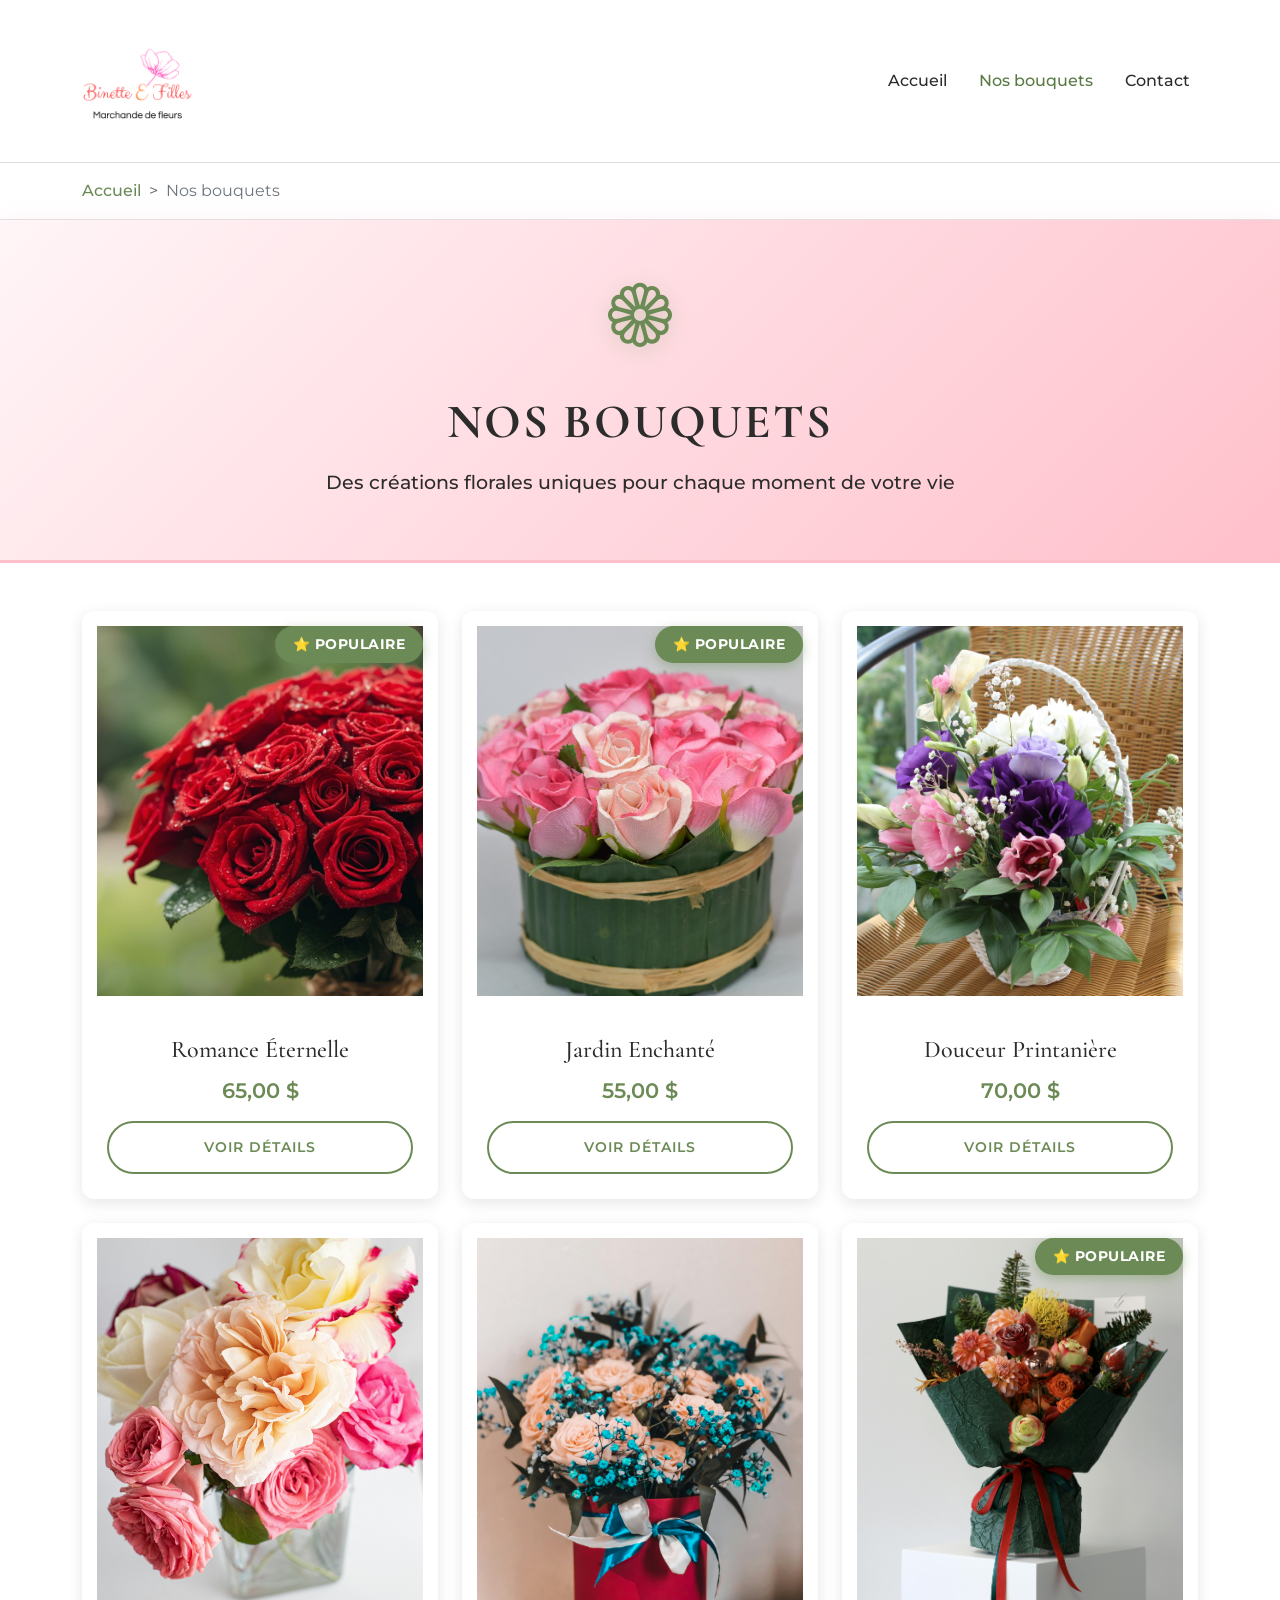
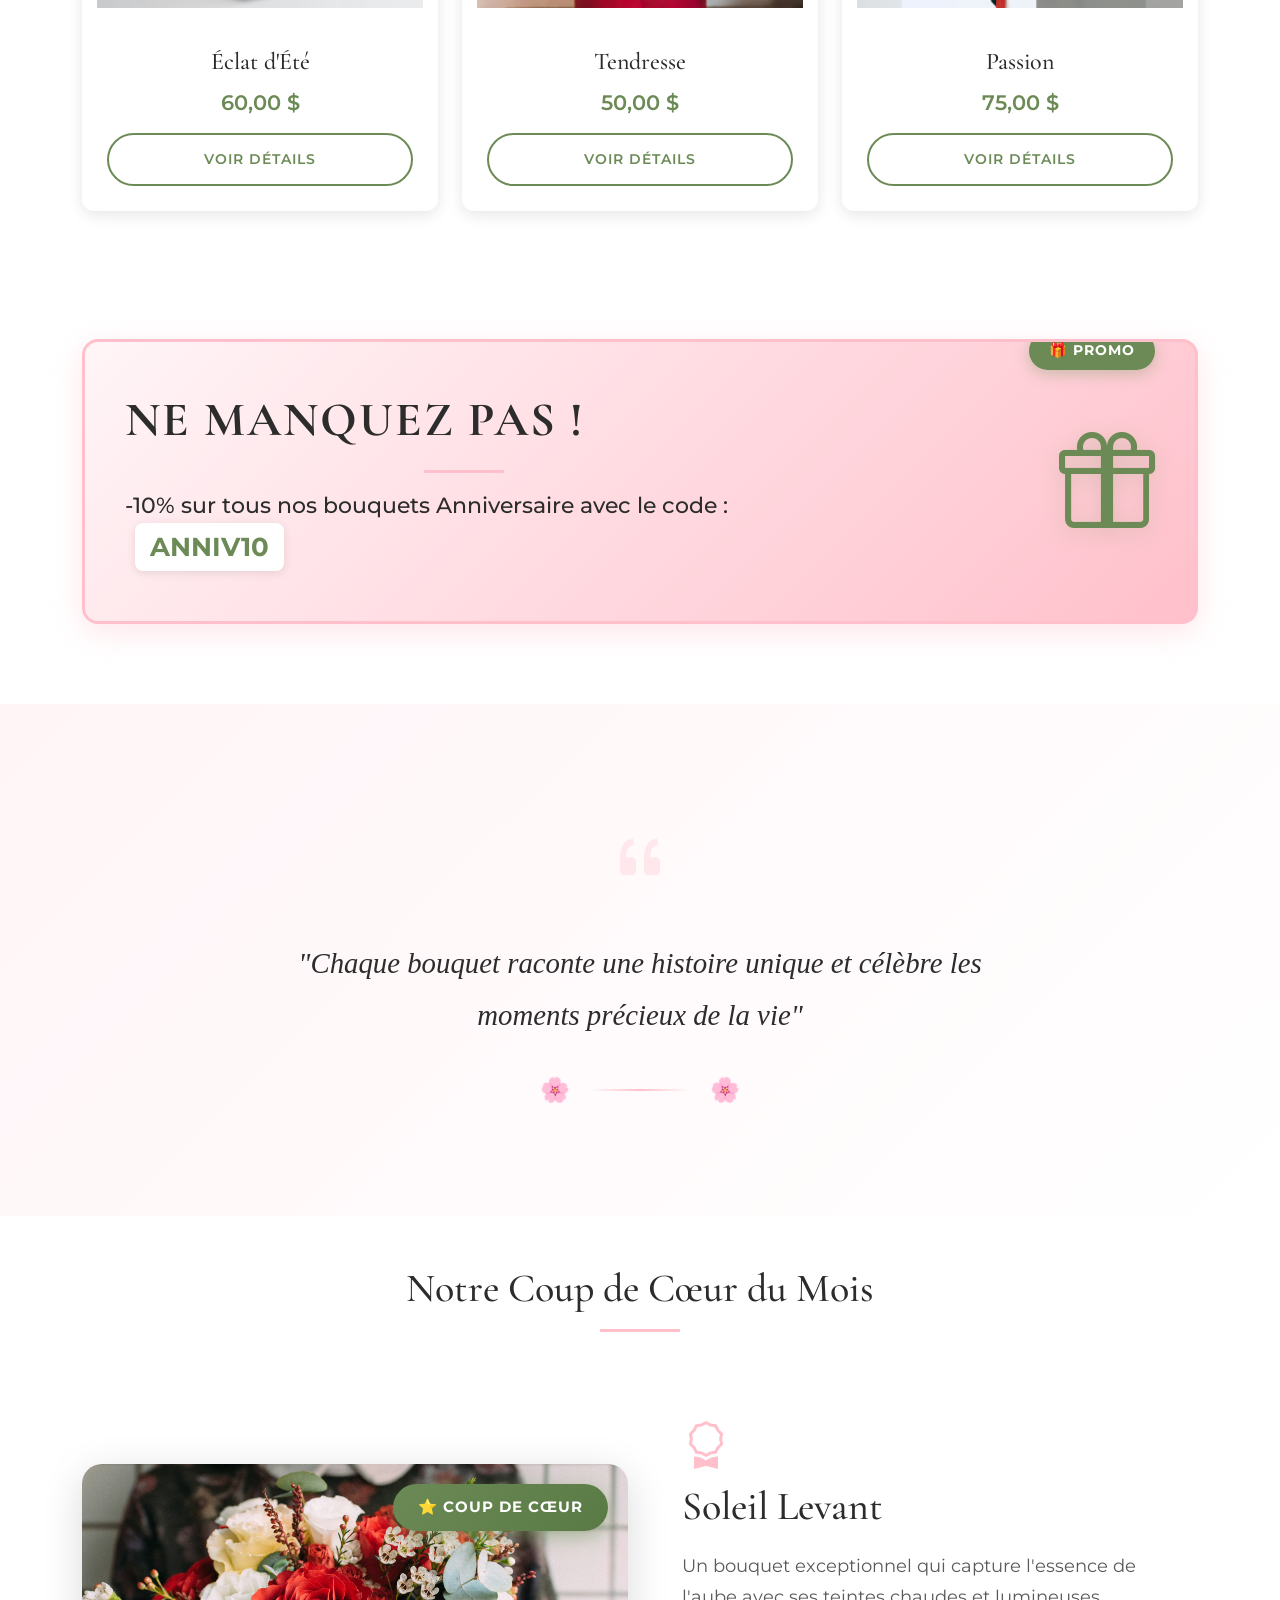
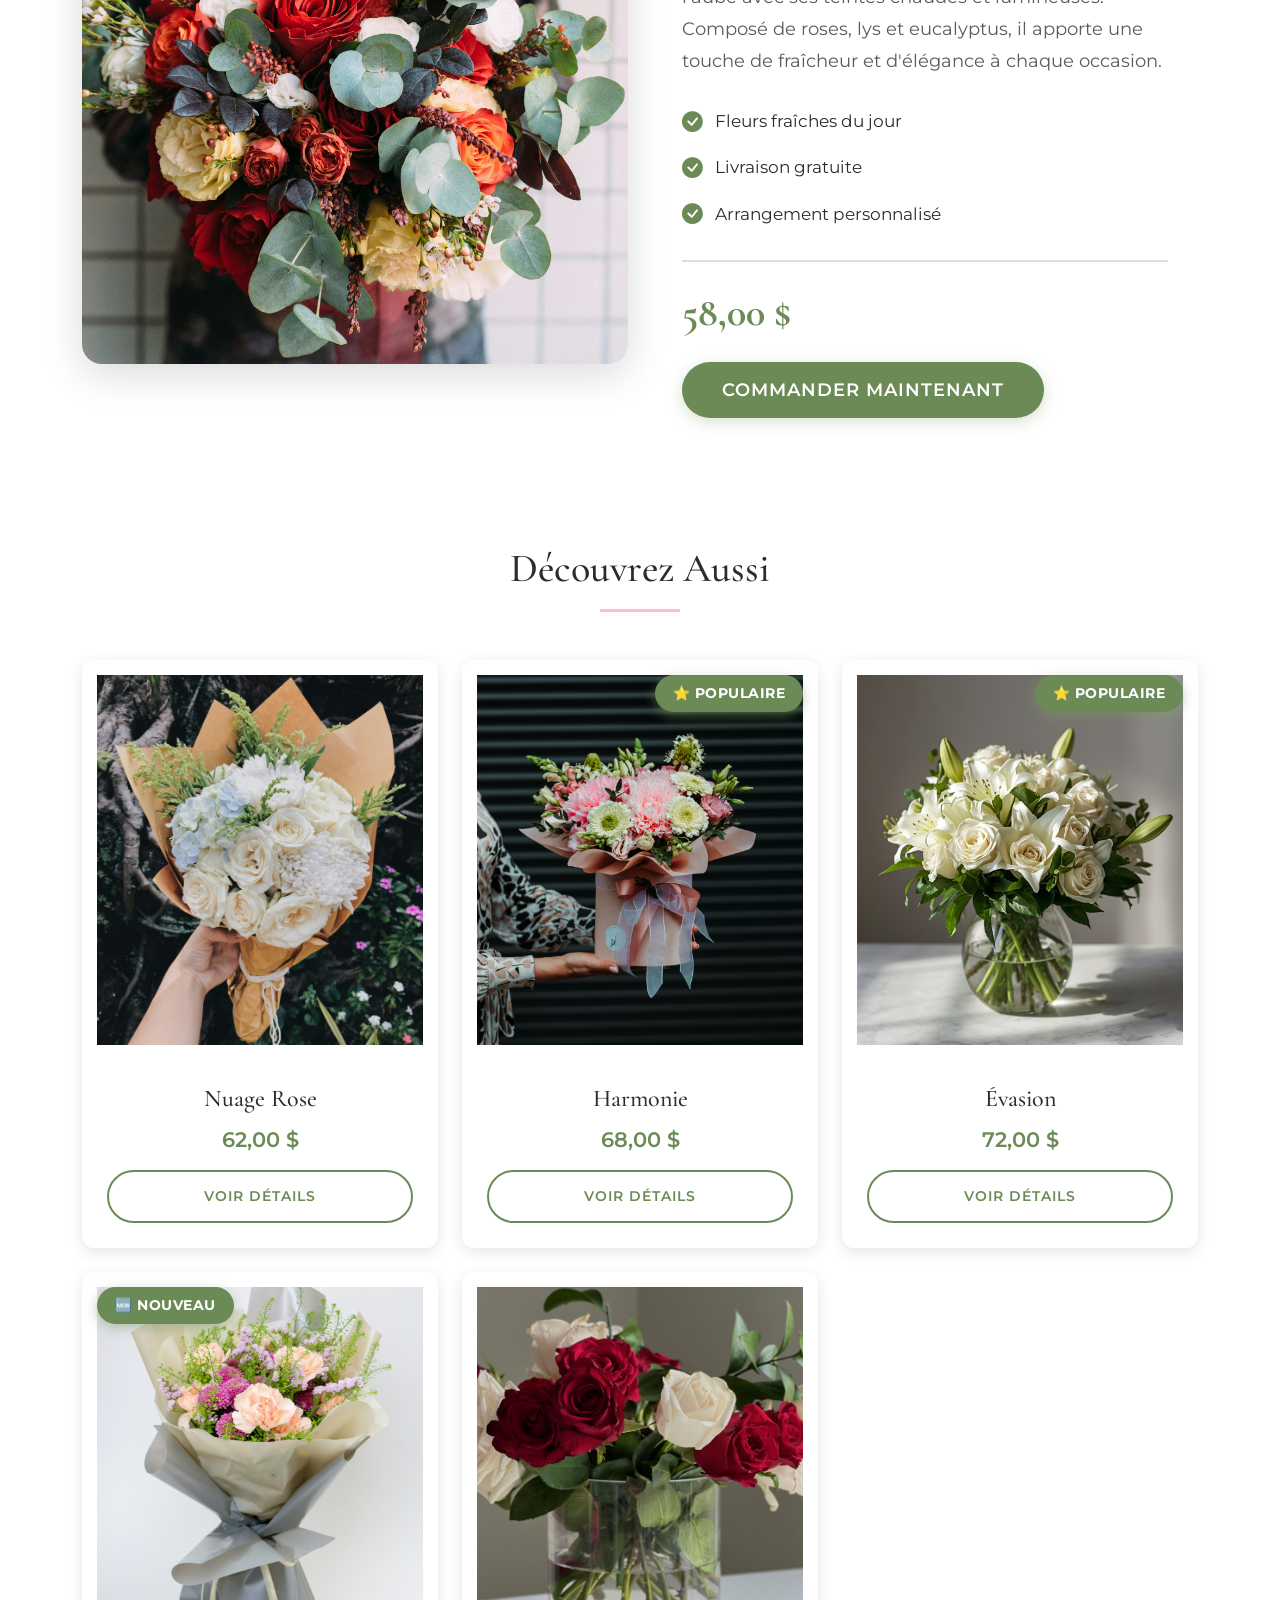
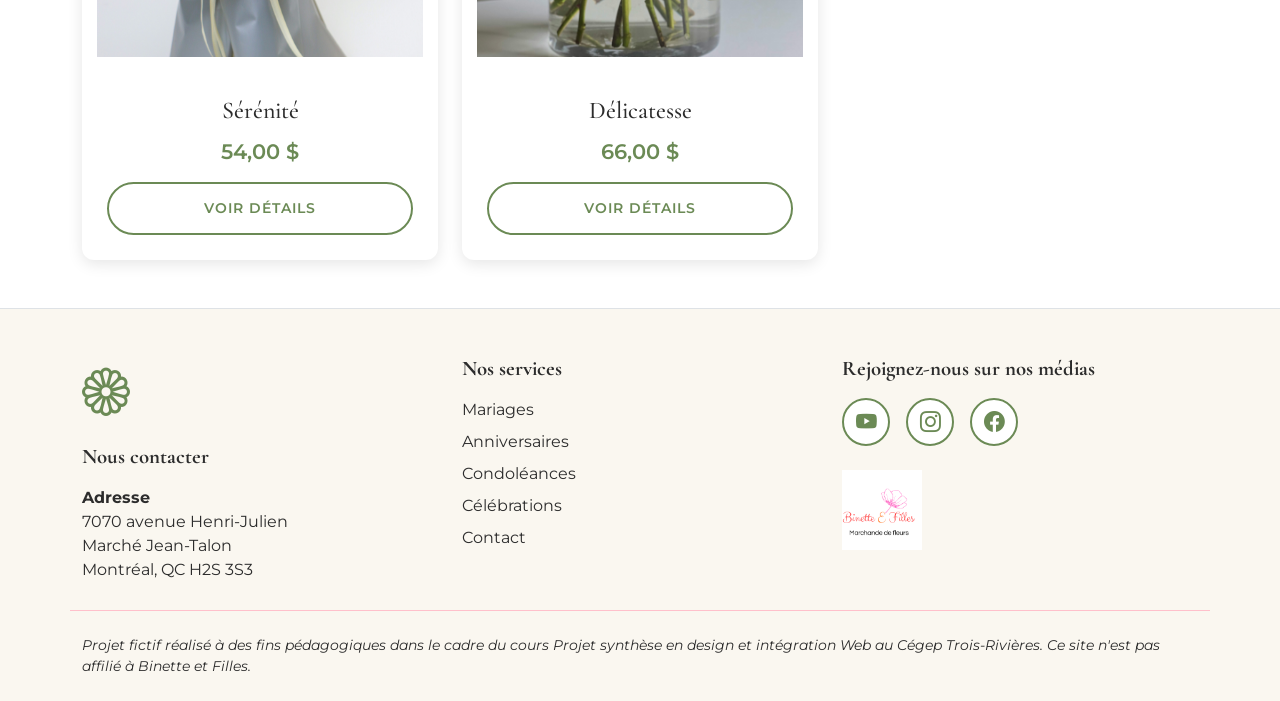
==== commit 0fe69cd9: "Modification responsive" ====
--- a/bouquets.html
+++ b/bouquets.html
@@ -49,6 +49,14 @@
         </nav>
     </header>
 
+<nav aria-label="breadcrumb" class="bg-white border-bottom py-3">
+    <div class="container">
+        <ol class="breadcrumb mb-0">
+            <li class="breadcrumb-item"><a href="index.html" class="text-decoration-none breadcrumb-link">Accueil</a></li>
+            <li class="breadcrumb-item active text-secondary" aria-current="page">Nos bouquets</li>
+        </ol>
+    </div>
+</nav>
     <!-- ========== HERO ========== -->
     <section class="hero-bouquets py-5">
         <div class="container text-center">
@@ -58,12 +66,12 @@
         </div>
     </section>
 
-    <!-- ========== CATALOGUE - PREMIÈRE PARTIE (6 bouquets) ========== -->
+    <!-- ========== CATALOGUE  ========== -->
     <section class="catalogue py-5 bg-white">
         <div class="container">
             <div class="row g-4">
                 
-                <!-- Bouquet 1 - POPULAIRE -->
+                <!-- Bouquet 1  -->
                 <div class="col-lg-4 col-md-6">
                     <div class="bouquet-card">
                         <span class="badge-popular">⭐ Populaire</span>
@@ -76,7 +84,7 @@
                     </div>
                 </div>
 
-                <!-- Bouquet 2 - POPULAIRE -->
+                <!-- Bouquet 2  -->
                 <div class="col-lg-4 col-md-6">
                     <div class="bouquet-card">
                         <span class="badge-popular">⭐ Populaire</span>
@@ -292,64 +300,63 @@
 
   
 
-    <!-- ========== FOOTER ========== -->
-    <footer class="border-top pt-5 pb-4 mt-auto">
-        <div class="container">
-            <div class="row g-4">
-                
-                <!-- Colonne 1 : Logo et contact -->
-                <div class="col-lg-4 col-md-6">
-                    <i class="bi bi-flower1 d-block mb-3"></i>
-                    <h5 class="fw-bold mb-3">Nous contacter</h5>
-                    <address class="text-gris mb-1">
-                        <strong>Adresse</strong><br>
-                        7070 avenue Henri-Julien<br>
-                        Marché Jean-Talon<br>
-                        Montréal, QC H2S 3S3
-                    </address>
-                </div>
-                
-                <!-- Colonne 2 : Liens rapides -->
-                <div class="col-lg-4 col-md-6">
-                    <h5 class="fw-bold mb-3">Liens rapides</h5>
-                    <ul class="list-unstyled">
-                        <li class="mb-2"><a href="mariages.html" class="footer-link text-decoration-none text-gris">Mariages</a></li>
-                        <li class="mb-2"><a href="bouquets.html" class="footer-link text-decoration-none text-gris">Anniversaires</a></li>
-                        <li class="mb-2"><a href="bouquets.html" class="footer-link text-decoration-none text-gris">Condoléances</a></li>
-                        <li class="mb-2"><a href="bouquets.html" class="footer-link text-decoration-none text-gris">Célébrations</a></li>
-                    </ul>
-                </div>
-                
-                <!-- Colonne 3 : Réseaux sociaux -->
-                <div class="col-lg-4 col-md-12">
-                    <h5 class="fw-bold mb-3">Rejoignez-nous sur nos médias</h5>
-                    <div class="d-flex gap-3">
-                        <a href="#" class="social-icon" aria-label="YouTube">
-                            <i class="bi bi-youtube"></i>
-                        </a>
-                        <a href="#" class="social-icon" aria-label="Instagram">
-                            <i class="bi bi-instagram"></i>
-                        </a>
-                        <a href="#" class="social-icon" aria-label="Facebook">
-                            <i class="bi bi-facebook"></i>
-                        </a>
-                    </div>
-                    
-                    <img src="images/logo Binette et filles.png" alt="Binette et Filles" class="footer-logo mt-4">
-                    <p class="text-gris fst-italic small mt-2">Marchande de fleur</p>
-                </div>
-                
-            </div>
+ <!-- ========== FOOTER ========== -->
+<footer class="border-top pt-5 pb-4 mt-auto">
+    <div class="container">
+        <div class="row g-4">
             
-            <!-- Mention légale -->
-            <div class="row mt-4 pt-3 border-top">
-                <div class="col text-center">
-                    <p class="text-gris small mb-0">&copy; 2024 Binette et Filles. Tous droits réservés.</p>
-                </div>
-            </div>
-        </div>
-    </footer>
-
+            <!-- Colonne 1 : Logo et contact -->
+            <div class="col-lg-4 col-md-6">
+                <i class="bi bi-flower1 d-block mb-3"></i>
+                <h5 class="fw-bold mb-3">Nous contacter</h5>
+                <address class="text-gris mb-1">
+                    <strong>Adresse</strong><br>
+                    7070 avenue Henri-Julien<br>
+                    Marché Jean-Talon<br>
+                    Montréal, QC H2S 3S3
+                </address>
+            </div>
+            
+            <!-- Colonne 2 : Nos services -->
+            <div class="col-lg-4 col-md-6">
+                <h5 class="fw-bold mb-3">Nos services</h5>
+                <ul class="list-unstyled">
+                    <li class="mb-2"><a href="mariages.html" class="footer-link text-decoration-none text-gris">Mariages</a></li>
+                    <li class="mb-2"><a href="bouquets.html" class="footer-link text-decoration-none text-gris">Anniversaires</a></li>
+                    <li class="mb-2"><a href="bouquets.html" class="footer-link text-decoration-none text-gris">Condoléances</a></li>
+                    <li class="mb-2"><a href="bouquets.html" class="footer-link text-decoration-none text-gris">Célébrations</a></li>
+                    <li class="mb-2"><a href="contact.html" class="footer-link text-decoration-none text-gris">Contact</a></li>
+                </ul>
+            </div>
+            
+            <!-- Colonne 3 : Réseaux sociaux -->
+            <div class="col-lg-4 col-md-12">
+                <h5 class="fw-bold mb-3">Rejoignez-nous sur nos médias</h5>
+                <div class="d-flex gap-3 mb-4">
+                    <a href="#" class="social-icon" aria-label="YouTube">
+                        <i class="bi bi-youtube"></i>
+                    </a>
+                    <a href="#" class="social-icon" aria-label="Instagram">
+                        <i class="bi bi-instagram"></i>
+                    </a>
+                    <a href="#" class="social-icon" aria-label="Facebook">
+                        <i class="bi bi-facebook"></i>
+                    </a>
+                </div>
+                
+                <img src="images/logo Binette et filles.png" alt="Binette et Filles" class="footer-logo">
+                
+            </div>
+            
+        </div>
+        
+        <!-- Mention légale -->
+        <div class="row mt-4 pt-3 border-top">
+                <p class="text-gris fst-italic small mt-2 mb-0">Projet fictif réalisé à des fins pédagogiques dans le cadre du cours Projet synthèse en design et intégration Web au Cégep Trois-Rivières. Ce site n'est pas affilié à Binette et Filles.</p>
+            </div>
+        </div>
+    </div>
+</footer>
     <!-- Bootstrap JS -->
     <script src="https://cdn.jsdelivr.net/npm/bootstrap@5.3.0/dist/js/bootstrap.bundle.min.js"></script>
     
--- a/css/style.css
+++ b/css/style.css
@@ -1,11 +1,10 @@
-
 /* --------------------------------------------------------------------------
    IMPORTS - Google Fonts
    -------------------------------------------------------------------------- */
 @import url('https://fonts.googleapis.com/css2?family=Cormorant+Garamond:wght@400;500;600;700&family=Montserrat:wght@300;400;500;600;700&display=swap');
 
 /* --------------------------------------------------------------------------
-   VARIABLES CSS - Guide de styles (CONTRASTES OPTIMISÉS WAVE)
+   VARIABLES CSS 
    -------------------------------------------------------------------------- */
 
 :root {
@@ -18,6 +17,7 @@
     --gris: #5A5A5A;
     --gris-clair: #DDDDDD;
 }
+
 /* --------------------------------------------------------------------------
    TYPOGRAPHIES
    -------------------------------------------------------------------------- */
@@ -105,6 +105,10 @@
 .nav-link.active {
     color: #5A7A45 !important;
 }
+
+/* ==========================================================================
+   PAGE ACCUEIL 
+   ========================================================================== */
 
 /* --------------------------------------------------------------------------
    HERO VIDÉO
@@ -275,13 +279,11 @@
     margin-bottom: 20px;
 }
 
-/* Bouton plus petit dans carrousel */
 .promo-content .btn {
     padding: 10px 28px;
     font-size: 0.9rem;
 }
 
-/* Indicateurs personnalisés */
 .carousel-indicators [data-bs-target] {
     width: 12px;
     height: 12px;
@@ -293,7 +295,6 @@
     background-color: var(--rose-pale);
 }
 
-/* Flèches personnalisées */
 .carousel-control-prev-icon,
 .carousel-control-next-icon {
     background-color: var(--vert-sauge);
@@ -398,6 +399,34 @@
     transform: translateY(-2px);
 }
 
+.btn {
+    position: relative;
+    overflow: hidden;
+}
+
+.btn::before {
+    content: '';
+    position: absolute;
+    top: 50%;
+    left: 50%;
+    width: 0;
+    height: 0;
+    border-radius: 50%;
+    background: rgba(255, 255, 255, 0.5);
+    transform: translate(-50%, -50%);
+    transition: width 0.6s ease, height 0.6s ease;
+}
+
+.btn:active::before {
+    width: 300px;
+    height: 300px;
+}
+
+.btn-lg {
+    padding: 15px 40px;
+    font-size: 1.1rem;
+}
+
 /* --------------------------------------------------------------------------
    FOOTER
    -------------------------------------------------------------------------- */
@@ -407,7 +436,7 @@
 }
 
 footer .bi-flower1 {
-    color: var(--vert-sauge); /* ← VERT SAUGE au lieu de rose */
+    color: var(--vert-sauge); 
     font-size: 3rem;
 }
 
@@ -433,7 +462,7 @@
 }
 
 .footer-link:hover {
-    color: var(--vert-sauge) !important; /* ← VERT SAUGE au hover */
+    color: var(--vert-sauge) !important;
 }
 
 .social-icon {
@@ -441,17 +470,17 @@
     height: 48px;
     border-radius: 50%;
     background-color: white;
-    color: var(--vert-sauge); /* ← VERT SAUGE au lieu de rose */
+    color: var(--vert-sauge);
     display: flex;
     align-items: center;
     justify-content: center;
     transition: all 0.3s ease;
     font-size: 1.3rem;
-    border: 2px solid var(--vert-sauge); /* ← Bordure VERTE */
+    border: 2px solid var(--vert-sauge);
 }
 
 .social-icon:hover {
-    background-color: var(--vert-sauge); /* ← Fond VERT au hover */
+    background-color: var(--vert-sauge);
     color: white;
     border-color: var(--vert-sauge);
     transform: translateY(-3px);
@@ -461,13 +490,12 @@
 footer .border-top {
     border-color: var(--rose-pale) !important;
     border-width: 1px !important;
-} 
-
-/* --------------------------------------------------------------------------
+}
+
+/* ==========================================================================
    PAGE NOS BOUQUETS
-   -------------------------------------------------------------------------- */
-
-/* Hero Bouquets avec dégradé rose */
+   ========================================================================== */
+
 .hero-bouquets {
     background: linear-gradient(135deg, var(--rose-tres-pale) 0%, var(--rose-pale) 100%);
     padding: 80px 0;
@@ -507,7 +535,10 @@
     font-weight: 500;
 }
 
-/* Cartes Bouquets */
+/* --------------------------------------------------------------------------
+   CARTES BOUQUETS
+   -------------------------------------------------------------------------- */
+
 .bouquet-card {
     position: relative;
     background-color: white;
@@ -558,8 +589,11 @@
     color: var(--vert-sauge);
     margin-bottom: 15px;
 }
-
-/* Section Promotion */
+  
+/* --------------------------------------------------------------------------
+   SECTION PROMOTION
+   -------------------------------------------------------------------------- */
+
 .promo-section {
     background-color: white;
     padding: 80px 0;
@@ -643,12 +677,9 @@
     letter-spacing: 1px;
     box-shadow: 0 4px 15px rgba(122, 154, 101, 0.4);
 }
-
 /* --------------------------------------------------------------------------
    BADGES
    -------------------------------------------------------------------------- */
-
-/* Badge Populaire */
 .badge-popular {
     position: absolute;
     top: 15px;
@@ -677,7 +708,6 @@
     }
 }
 
-/* Badge Nouveau */
 .badge-new {
     position: absolute;
     top: 15px;
@@ -695,6 +725,7 @@
     letter-spacing: 0.5px;
 }
 
+
 /* --------------------------------------------------------------------------
    SECTION CITATION
    -------------------------------------------------------------------------- */
@@ -874,8 +905,944 @@
     margin: 0;
 }
 
-.btn-lg {
-    padding: 15px 40px;
-    font-size: 1.1rem;
-}
-
+/* ==========================================================================
+   PAGE MARIAGES
+   ========================================================================== */
+/* --------------------------------------------------------------------------
+   FIL D'ARIANE
+   -------------------------------------------------------------------------- */
+.breadcrumb-link {
+    color: var(--vert-sauge);
+    font-weight: 500;
+    transition: color 0.3s ease;
+}
+
+.breadcrumb-link:hover {
+    color: var(--rose-pale);
+}
+
+.breadcrumb-item + .breadcrumb-item::before {
+    content: ">";
+}
+/* --------------------------------------------------------------------------
+   HERO MARIAGES
+   -------------------------------------------------------------------------- */
+.hero-mariages {
+    height: 700px;
+}
+
+.hero-mariage-img {
+    filter: brightness(1.1);
+    z-index: 0;
+    object-fit: cover;
+    object-position: left center; 
+}
+.hero-overlay {
+    background: linear-gradient(to bottom, rgba(0,0,0,0.2) 0%, rgba(0,0,0,0.4) 100%);
+    z-index: 1;
+}
+.hero-mariage-content {
+    z-index: 2;
+    max-width: 900px;
+    left: 68% !important;
+}
+
+.hero-mariage-title {
+    font-size: 4.5rem;
+    font-family: 'Cormorant Garamond', serif;
+    font-style: italic;
+    text-shadow: 0 4px 20px rgba(0,0,0,0.9);
+    font-weight: 400;
+    letter-spacing: 4px;
+}
+
+.hero-mariage-title .word {
+    display: inline-block;
+    opacity: 0;
+    transform: translateY(-50px);
+    animation: slideDownHero 0.8s ease-out forwards;
+}
+
+.hero-mariage-title .word-1 { animation-delay: 0.3s; }
+.hero-mariage-title .word-2 { animation-delay: 0.6s; }
+.hero-mariage-title .word-3 { animation-delay: 0.9s; }
+
+@keyframes slideDownHero {
+    from {
+        opacity: 0;
+        transform: translateY(-50px);
+    }
+    to {
+        opacity: 1;
+        transform: translateY(0);
+    }
+}
+
+.btn-hero {
+    background-color: var(--vert-sauge);
+    color: white;
+    border: 2px solid var(--vert-sauge);
+    font-weight: 600;
+    transition: all 0.3s ease;
+    opacity: 0;
+    animation: fadeInButton 0.6s ease-out 1.2s forwards;
+    margin-left: -100px;
+}
+
+@keyframes fadeInButton {
+    from {
+        opacity: 0;
+        transform: translateY(20px);
+    }
+    to {
+        opacity: 1;
+        transform: translateY(0);
+    }
+}
+
+.btn-hero:hover {
+    background-color: var(--terre-cuite);
+    border-color: var(--terre-cuite);
+    transform: translateY(-3px);
+}
+/* --------------------------------------------------------------------------
+   GALERIE MASONRY
+   -------------------------------------------------------------------------- */
+.masonry-grid {
+    display: grid;
+    grid-template-columns: repeat(3, 1fr);
+    grid-auto-rows: 180px;
+    gap: 30px;
+    margin-top: 40px;
+}
+
+.masonry-item {
+    cursor: pointer;
+    transition: all 0.4s cubic-bezier(0.4, 0, 0.2, 1);
+}
+
+.masonry-item:hover {
+    transform: translateY(-10px) scale(1.02);
+    box-shadow: 0 15px 40px rgba(255, 192, 203, 0.5) !important;
+    z-index: 10;
+}
+
+.masonry-item::before {
+    content: '';
+    position: absolute;
+    top: 0;
+    left: 0;
+    right: 0;
+    bottom: 0;
+    background: linear-gradient(135deg, rgba(122, 154, 101, 0.3), rgba(255, 192, 203, 0.3));
+    opacity: 0;
+    transition: opacity 0.4s ease;
+    z-index: 1;
+}
+
+.masonry-item:hover::before {
+    opacity: 1;
+}
+
+.masonry-item img {
+    transition: transform 0.6s cubic-bezier(0.4, 0, 0.2, 1);
+}
+
+.masonry-item:hover img {
+    transform: scale(1.15);
+}
+
+.masonry-grid .masonry-item:nth-child(1) { grid-column: 1; grid-row: 1 / span 3; }
+.masonry-grid .masonry-item:nth-child(2) { grid-column: 2; grid-row: 1 / span 2; }
+.masonry-grid .masonry-item:nth-child(3) { grid-column: 3; grid-row: 1 / span 1; }
+.masonry-grid .masonry-item:nth-child(4) { grid-column: 1; grid-row: 4 / span 1; }
+.masonry-grid .masonry-item:nth-child(5) { grid-column: 2; grid-row: 3 / span 2; }
+.masonry-grid .masonry-item:nth-child(6) { grid-column: 3; grid-row: 2 / span 3; } 
+
+/* --------------------------------------------------------------------------
+   SÉPARATEURS
+   -------------------------------------------------------------------------- */
+.sep-line {
+    height: 2px;
+    width: 200px;
+    background: linear-gradient(to right, transparent, var(--rose-pale), var(--rose-pale), transparent);
+
+}
+
+/* --------------------------------------------------------------------------
+   TEXTE INTRODUCTIF
+   -------------------------------------------------------------------------- */
+.intro-text-box {
+    border-color: var(--rose-pale) !important;
+}
+
+.text-justify {
+    text-align: justify;
+}
+
+/* --------------------------------------------------------------------------
+   TÉMOIGNAGES
+   -------------------------------------------------------------------------- */
+.bg-testimonials {
+    background-color: var(--rose-tres-pale);
+}
+
+.testimonial-card::before {
+    content: '"';
+    position: absolute;
+    top: 15px;
+    left: 20px;
+    font-size: 4rem;
+    color: var(--rose-pale);
+    opacity: 0.3;
+    font-family: 'Cormorant Garamond', serif;
+    line-height: 1;
+}
+
+.testimonial-card:hover {
+    transform: translateY(-8px);
+    box-shadow: 0 10px 30px rgba(255, 192, 203, 0.3) !important;
+}
+
+.testimonial-photo {
+    width: 150px;
+    height: 150px;
+    object-fit: cover;
+    border-color: var(--rose-pale) !important;
+}
+
+.testimonial-author {
+    color: var(--vert-sauge);
+}
+
+/* --------------------------------------------------------------------------
+   FORFAITS
+   -------------------------------------------------------------------------- */
+.bg-forfaits {
+    background: linear-gradient(180deg, #FFFFFF 0%, var(--rose-tres-pale) 50%, #FFFFFF 100%);
+}
+
+.forfait-header {
+    background-color: #E8D5D5;
+    width: 280px;
+    height: 280px;
+    transition: all 0.3s ease;
+}
+
+.forfait-header:hover {
+    transform: translateY(-8px) scale(1.05);
+    box-shadow: 0 10px 30px rgba(0, 0, 0, 0.15) !important;
+}
+
+.forfait-featured {
+    background: linear-gradient(135deg, var(--rose-tres-pale) 0%, #E8D5D5 100%);
+    border: 3px solid var(--rose-pale) !important;
+}
+
+.forfait-name {
+    font-family: 'Cormorant Garamond', serif;
+    font-size: 2.2rem;
+    color: var(--noir-doux);
+    font-style: italic;
+}
+
+.forfait-price {
+    font-size: 1.8rem;
+    color: var(--gris);
+}
+
+.forfait-header + div ul li::before {
+    content: '-';
+    position: absolute;
+    left: 0;
+}
+
+/* ==========================================================================
+   PAGE CONTACT
+   ========================================================================== */
+/* --------------------------------------------------------------------------
+   HERO CONTACT
+   ------------------------------------------------------------------*/
+.hero-contact-pattern {
+    background: linear-gradient(135deg, #E5D4D4 0%, #F0E6E6 50%, #E5D4D4 100%);
+    padding: 80px 0;
+    position: relative;
+    overflow: hidden;
+}
+
+.hero-contact-pattern .hero-title {
+    color: var(--noir-doux) !important;
+}
+
+.hero-contact-pattern .hero-icon {
+    color: var(--vert-sauge) !important;
+    animation: pulse 2s ease-in-out infinite;
+}
+@keyframes pulse {
+    0%, 100% { 
+        transform: scale(1); 
+    }
+    50% { 
+        transform: scale(1.1); 
+    }
+}
+.hero-contact-pattern::before {
+    content: '🌸';
+    position: absolute;
+    top: 30px;
+    right: 8%;
+    font-size: 10rem;
+    opacity: 0.25;
+    animation: float 4s ease-in-out infinite;
+    filter: drop-shadow(2px 2px 4px rgba(0, 0, 0, 0.1));
+}
+
+.hero-contact-pattern::after {
+    content: '🌺';
+    position: absolute;
+    bottom: 30px;
+    left: 8%;
+    font-size: 8rem;
+    opacity: 0.25;
+    animation: float 5s ease-in-out infinite;
+    animation-delay: 1s;
+    filter: drop-shadow(2px 2px 4px rgba(0, 0, 0, 0.1));
+}
+
+.hero-contact-box {
+    max-width: 700px;
+    box-shadow: 0 10px 40px rgba(0, 0, 0, 0.15);
+}
+
+.contact-info-link {
+    color: var(--noir-doux);
+    transition: all 0.3s ease;
+    display: inline-block;
+}
+
+.contact-info-link:hover {
+    color: var(--vert-sauge);
+    transform: translateX(5px);
+}
+/* --------------------------------------------------------------------------
+   ANIMATION TÉLÉPHONE VERT
+   -------------------------------------------------------------------------- */
+.phone-pulse {
+    animation: phone-ring 1.5s ease-in-out infinite;
+    transform-origin: center;
+    display: inline-block;
+}
+
+@keyframes phone-ring {
+    0%, 100% {
+        transform: rotate(0deg) scale(1);
+    }
+    10%, 30% {
+        transform: rotate(-15deg) scale(1.1);
+    }
+    20%, 40% {
+        transform: rotate(15deg) scale(1.1);
+    }
+    50% {
+        transform: rotate(0deg) scale(1);
+    }
+}
+
+.phone-pulse:hover {
+    animation: phone-ring-fast 0.5s ease-in-out;
+}
+
+@keyframes phone-ring-fast {
+    0%, 100% {
+        transform: rotate(0deg) scale(1);
+    }
+    25% {
+        transform: rotate(-20deg) scale(1.2);
+    }
+    75% {
+        transform: rotate(20deg) scale(1.2);
+    }
+}
+/* --------------------------------------------------------------------------
+   FORMULAIRE DE CONTACT
+   -------------------------------------------------------------------------- */
+.contact-form-section {
+    background-color: white;
+}
+
+.contact-form .form-label {
+    color: var(--noir-doux);
+    font-size: 1rem;
+    margin-bottom: 0.5rem;
+}
+
+.contact-form .form-control,
+.contact-form .form-select {
+    border: 2px solid var(--gris-clair);
+    border-radius: 12px;
+    padding: 12px 20px;
+    font-size: 1rem;
+    transition: all 0.3s ease;
+    background-color: #FAFAFA;
+}
+
+.contact-form .form-control:focus,
+.contact-form .form-select:focus {
+    border-color: var(--vert-sauge);
+    box-shadow: 0 0 0 0.25rem rgba(122, 154, 101, 0.15);
+    background-color: white;
+}
+
+.contact-form .form-control::placeholder {
+    color: #999;
+    font-style: italic;
+}
+
+.contact-form textarea.form-control {
+    resize: vertical;
+    min-height: 150px;
+}
+
+/* --------------------------------------------------------------------------
+   SECTION INFORMATIONS - 3 CARTES
+   -------------------------------------------------------------------------- */
+.info-section {
+    background: linear-gradient(to bottom, white 0%, var(--rose-tres-pale) 100%);
+}
+
+.info-card {
+    background: linear-gradient(135deg, #FFF9FB 0%, #FFFFFF 100%);
+    border: 2px solid transparent;
+    transition: all 0.4s ease;
+    position: relative;
+    overflow: hidden;
+}
+
+.info-card::before {
+    content: '';
+    position: absolute;
+    top: 0;
+    left: 0;
+    width: 100%;
+    height: 100%;
+    background: linear-gradient(135deg, var(--rose-tres-pale) 0%, var(--creme) 100%);
+    opacity: 0;
+    transition: opacity 0.4s ease;
+    z-index: 0;
+}
+
+.info-card:hover::before {
+    opacity: 1;
+}
+
+.info-card:hover {
+    border-color: var(--rose-pale);
+    transform: translateY(-10px);
+    box-shadow: 0 15px 40px rgba(255, 192, 203, 0.4) !important;
+}
+
+.info-card > * {
+    position: relative;
+    z-index: 1;
+}
+
+.info-card:nth-child(1) .info-card-icon {
+    color: var(--vert-sauge);
+}
+
+.info-card:nth-child(2) .info-card-icon {
+    color: var(--terre-cuite);
+}
+
+.info-card:nth-child(3) .info-card-icon {
+    color: var(--rose-pale);
+}
+
+.info-card-icon {
+    transition: all 0.3s ease;
+}
+
+.info-card:hover .info-card-icon {
+    transform: scale(1.15) rotate(5deg);
+}
+
+.info-card h3 {
+    color: var(--noir-doux);
+    font-family: 'Cormorant Garamond', serif;
+}
+
+.info-card-link {
+    font-weight: 600;
+    transition: all 0.3s ease;
+    display: inline-block;
+}
+
+.info-card-link:hover {
+    color: var(--vert-sauge) !important;
+    transform: translateX(5px);
+}
+
+.info-card-link-item {
+    transition: all 0.3s ease;
+    padding: 8px 0;
+    border-radius: 8px;
+}
+
+.info-card-link-item:hover {
+    color: var(--vert-sauge) !important;
+    background-color: rgba(122, 154, 101, 0.1);
+    padding-left: 10px;
+}
+
+/* --------------------------------------------------------------------------
+   CARTE GOOGLE MAPS
+   -------------------------------------------------------------------------- */
+.map-section iframe {
+    filter: grayscale(20%);
+    transition: filter 0.3s ease;
+}
+
+.map-section iframe:hover {
+    filter: grayscale(0%);
+}
+
+/* ==========================================================================
+   MEDIA QUERIES - RESPONSIVE DESIGN
+   ========================================================================== */
+
+/* --------------------------------------------------------------------------
+   991px (Tablette large)
+   -------------------------------------------------------------------------- */
+@media (max-width: 991px) {
+    .masonry-grid {
+        grid-template-columns: repeat(2, 1fr);
+        grid-auto-rows: 200px;
+        gap: 20px;
+    }
+    
+    .masonry-grid .masonry-item:nth-child(1),
+    .masonry-grid .masonry-item:nth-child(2),
+    .masonry-grid .masonry-item:nth-child(3),
+    .masonry-grid .masonry-item:nth-child(4),
+    .masonry-grid .masonry-item:nth-child(5),
+    .masonry-grid .masonry-item:nth-child(6) {
+        grid-column: auto;
+        grid-row: auto;
+    }
+    
+    .masonry-grid .masonry-item:nth-child(odd) { grid-row: span 2; }
+    .masonry-grid .masonry-item:nth-child(even) { grid-row: span 1; }
+    
+    .forfait-header { 
+        width: 250px; 
+        height: 250px; 
+    }
+    
+    .forfait-name { 
+        font-size: 1.9rem; 
+    }
+    
+    .forfait-price { 
+        font-size: 1.6rem; 
+    }
+    
+    .info-card {
+        min-height: auto;
+    }
+}
+
+/* --------------------------------------------------------------------------
+   768px (Tablette)
+   -------------------------------------------------------------------------- */
+@media (max-width: 768px) {
+    section {
+        padding: 60px 0;
+    }
+    
+    h2 {
+        font-size: 2rem;
+        margin-bottom: 40px;
+    }
+    
+    .hero {
+        height: 80vh;
+        min-height: 500px;
+    }
+    
+    .hero-icon {
+        font-size: 3rem;
+    }
+    
+    .hero-title {
+        font-size: 2.5rem;
+    }
+    
+    .hero-subtitle {
+        font-size: 1.1rem;
+    }
+    
+    .creation-card {
+        height: 250px;
+    }
+    
+    .creation-content h3 {
+        font-size: 1.5rem;
+    }
+    
+    .promo-img {
+        height: 300px;
+    }
+    
+    .promo-title {
+        font-size: 1.7rem;
+    }
+    
+    .promo-text {
+        font-size: 1rem;
+    }
+    
+    .valeur-icon {
+        width: 80px;
+        height: 80px;
+        font-size: 2rem;
+    }
+    
+    .valeur-card h3 {
+        font-size: 1.3rem;
+    }
+    
+    .valeur-card p {
+        font-size: 0.95rem;
+    }
+    
+    .hero-bouquets {
+        padding: 60px 0;
+    }
+    
+    .hero-icon-bouquets {
+        font-size: 3rem;
+    }
+    
+    .hero-title-bouquets {
+        font-size: 2.2rem;
+        letter-spacing: 1.5px;
+    }
+    
+    .hero-subtitle-bouquets {
+        font-size: 1.1rem;
+    }
+    
+    .bouquet-img {
+        height: 300px;
+    }
+    
+    .bouquet-info h3 {
+        font-size: 1.3rem;
+    }
+    
+    .bouquet-price {
+        font-size: 1.2rem;
+    }
+    
+    .promo-banner {
+        padding: 40px 30px;
+    }
+    
+    .promo-banner-title {
+        font-size: 2.2rem;
+        letter-spacing: 1.5px;
+    }
+    
+    .promo-banner-text {
+        font-size: 1.2rem;
+    }
+    
+    .promo-banner-text strong {
+        font-size: 1.4rem;
+        display: block;
+        margin: 10px 0;
+    }
+    
+    .promo-icon {
+        font-size: 4rem;
+    }
+    
+    .citation-box {
+        padding: 40px 30px;
+    }
+    
+    .citation-icon {
+        font-size: 3rem;
+    }
+    
+    .citation-text {
+        font-size: 1.5rem;
+    }
+    
+    .vedette-img {
+        height: 350px;
+    }
+    
+    .vedette-content {
+        padding: 20px;
+    }
+    
+    .vedette-icon {
+        font-size: 2.5rem;
+    }
+    
+    .vedette-title {
+        font-size: 1.8rem;
+    }
+    
+    .vedette-description {
+        font-size: 1rem;
+    }
+    
+    .vedette-price {
+        font-size: 2rem;
+    }
+    
+    .hero-mariages { 
+        height: 450px; 
+    }
+    
+    .hero-mariage-content { 
+        left: 50% !important; 
+    }
+    
+    .hero-mariage-title { 
+        font-size: 3rem; 
+        letter-spacing: 3px; 
+    }
+    
+    .btn-hero { 
+        margin-left: 0; 
+    }
+    
+    .masonry-grid {
+        grid-template-columns: 1fr;
+        grid-auto-rows: 250px;
+        gap: 15px;
+    }
+    
+    .masonry-grid .masonry-item {
+        grid-row: span 1 !important;
+        height: 250px;
+    }
+    
+    .sep-line { 
+        width: 150px; 
+    }
+    
+    .testimonial-card::before {
+        font-size: 3rem;
+        top: 10px;
+        left: 15px;
+    }
+    
+    .testimonial-photo {
+        width: 100px;
+        height: 100px;
+    }
+    
+    .forfait-header { 
+        width: 220px; 
+        height: 220px; 
+    }
+    
+    .forfait-name { 
+        font-size: 1.7rem; 
+    }
+    
+    .forfait-price { 
+        font-size: 1.4rem; 
+    }
+    
+    .hero-contact-pattern::before {
+        font-size: 6rem;
+        right: 5%;
+        top: 20px;
+    }
+    
+    .hero-contact-pattern::after {
+        font-size: 5rem;
+        left: 5%;
+        bottom: 20px;
+    }
+    
+    .contact-form .form-control,
+    .contact-form .form-select {
+        font-size: 0.95rem;
+    }
+    
+    .contact-form .btn-vert-sauge {
+        width: 100%;
+    }
+    
+    .info-card {
+        margin-bottom: 20px;
+    }
+    
+    .info-card-icon {
+        font-size: 3rem !important;
+    }
+}
+
+/* --------------------------------------------------------------------------
+   500px (Mobile)
+   -------------------------------------------------------------------------- */
+@media (max-width: 500px) {
+    section {
+        padding: 40px 0;
+    }
+    
+    h2 {
+        font-size: 1.7rem;
+        margin-bottom: 30px;
+    }
+    
+    .hero {
+        height: 70vh;
+        min-height: 450px;
+    }
+    
+    .hero-icon {
+        font-size: 2.5rem;
+    }
+    
+    .hero-title {
+        font-size: 2rem;
+    }
+    
+    .hero-subtitle {
+        font-size: 1rem;
+    }
+    
+    .creation-card {
+        height: 220px;
+    }
+    
+    .creation-content {
+        padding: 20px;
+    }
+    
+    .creation-content h3 {
+        font-size: 1.3rem;
+    }
+    
+    .promo-img {
+        height: 250px;
+        margin-bottom: 20px;
+    }
+    
+    .promo-content {
+        padding: 25px 20px;
+    }
+    
+    .promo-title {
+        font-size: 1.5rem;
+    }
+    
+    .promo-text {
+        font-size: 0.95rem;
+    }
+    
+    .valeur-icon {
+        width: 70px;
+        height: 70px;
+        font-size: 1.8rem;
+    }
+    
+    .valeur-card {
+        padding: 30px 15px;
+    }
+    
+    .btn-vert-sauge,
+    .btn-outline-vert-sauge {
+        width: 100%;
+        padding: 12px 20px;
+        font-size: 0.9rem;
+    }
+    
+    .hero-bouquets {
+        padding: 50px 0;
+    }
+    
+    .hero-icon-bouquets {
+        font-size: 2.5rem;
+    }
+    
+    .hero-title-bouquets {
+        font-size: 1.8rem;
+        letter-spacing: 1px;
+    }
+    
+    .hero-subtitle-bouquets {
+        font-size: 1rem;
+    }
+    
+    .bouquet-img {
+        height: 250px;
+        padding: 10px;
+    }
+    
+    .bouquet-info {
+        padding: 20px;
+    }
+    
+    .promo-banner {
+        padding: 30px 20px;
+    }
+    
+    .promo-banner-title {
+        font-size: 1.8rem;
+    }
+    
+    .promo-banner-text {
+        font-size: 1.1rem;
+    }
+    
+    .promo-banner-text strong {
+        font-size: 1.3rem;
+    }
+    
+    .promo-icon {
+        font-size: 3rem;
+    }
+    
+    .citation-box {
+        padding: 30px 20px;
+    }
+    
+    .citation-icon {
+        font-size: 2.5rem;
+    }
+    
+    .citation-text {
+        font-size: 1.3rem;
+    }
+    
+    .vedette-img {
+        height: 300px;
+    }
+    
+    .vedette-footer {
+        flex-direction: column;
+        text-align: center;
+    }
+    
+    .btn-lg {
+        width: 100%;
+    }
+    
+    .hero-mariages { 
+        height: 400px; 
+    }
+    
+    .hero-mariage-title { 
+        font-size: 2.2rem; 
+        letter-spacing: 2px; 
+    }
+}
+
